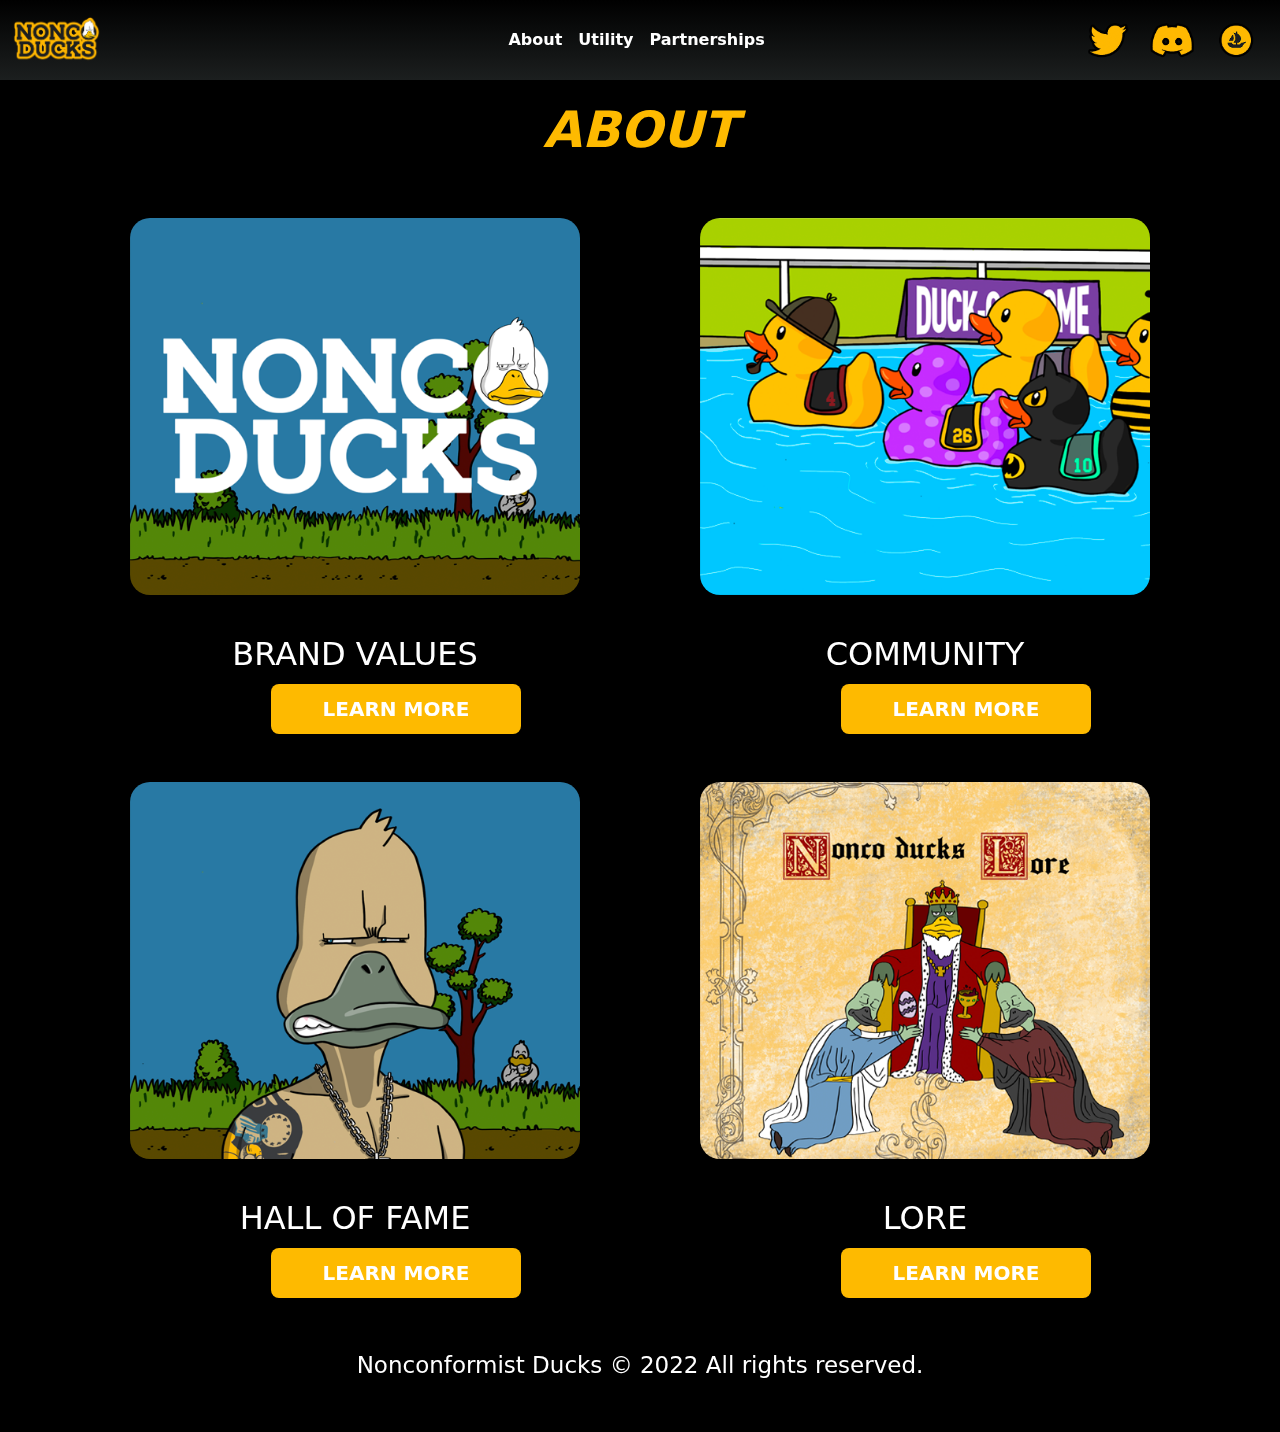
==== about.html @ 0ba5f948 "web icon update" ====
<!doctype html>
<html lang="en">
   <head>
      <meta charset="utf-8">
      <meta name="viewport" content="width=device-width, initial-scale=1">
      <title>Nonconformist Ducks</title>
      <meta name="description" content="Nonconformist Ducks">
      <meta name="author" content="SitePoint">
      <meta property="og:title" content="Nonconformist Ducks Site">
      <meta property="og:type" content="website">
      <meta property="og:url" content="https://">
      <meta property="og:description" content="Nonconformist Ducks">
      <meta property="og:image" content="image.png">
      <link rel="icon" href="/images/Logos/Rayban.png">
      <link rel="apple-touch-icon" href="/apple-touch-icon.png">
      <link rel="stylesheet" href="css/styles.css">
      <link rel="stylesheet" href="css/animations.css">
      <link rel="stylesheet" href="css/paralax.css">
      <link rel="stylesheet" href="css/nav.css">
      <!-- Latest compiled and minified CSS -->
      <link href="https://cdn.jsdelivr.net/npm/bootstrap@5.1.3/dist/css/bootstrap.min.css" rel="stylesheet">
      <!-- Latest compiled JavaScript -->
      <script src="https://cdn.jsdelivr.net/npm/bootstrap@5.1.3/dist/js/bootstrap.bundle.min.js"></script>
      <script src="js/scripts.js"></script>
      <script src="js/animations.js"></script>
      <script src="js/nav.js"></script>
   </head>
   <main>
      <body id="body">
           <!-- Nav Bar - Start  -->
           <nav class="navbar navbar-expand-sm navbar-dark fixed-top ">
            <div class="container-fluid">
               <a href="/index" class="navbar-brand"><img  class="nav-logos" src="/images/Logos/NonCoDucksLogo.png" /></a>
               <button type="button" class="navbar-toggler" data-bs-toggle="collapse" data-bs-target="#navbarCollapse">
                  <span class="navbar-toggler-icon"></span>
                  </button>
               <div id="navbarCollapse" class="collapse navbar-collapse">
               
              
                  <ul class="nav navbar-nav nav-links  mx-auto">
                     <li class="nav-item   first-nav">
                        <a href="/about" id="about" class="nav-link " >About </a>
                     </li>
                     <li class="nav-item dropdown">
                        <a href="/utility"  id="utility" class="nav-link " >Utility </a>
                     </li>
                     <li class="nav-item">
                        <a href="/partnerships" class="nav-link">Partnerships</a>
                     </li>
                  </ul>
                  <ul class="nav navbar-nav nav-logos-container">
                     <li class="nav-item">
                        <a href="https://twitter.com/noncoducks?s=20&t=zytj1wrdv-zxdLPQErZbRw"  target="_blank"class="nav-link "><img src="/images/Logos/twitter-logo.png" class="nav-logos"></a>
                     </li>
                     <li class="nav-item">
                        <a href="https://discord.com/invite/noncoducks" target="_blank" class="nav-link "><img src="/images/Logos/discord-logo.png" class="nav-logos"></a>
                     </li>
                     <li class="nav-item">
                        <a href="https://opensea.io/collection/nonconformistducks" target="_blank" class="nav-link "><img src="/images/Logos/OS-logo.png" class="nav-logos"></a>
                     </li>
                  </ul>
               </div>
            </div>
         </nav>
         <!-- Nav Bar - End  -->
         <div class="about-container">
            <h1 style="text-align: center;    padding-bottom: 50px;"> <i>ABOUT </i></h1>
            <div class="container">
               <div class="row about-row">
                  <div class="col-sm-6 about-card-container">
                     <a href="/brandValues"><img src="images/About/BrandValues.png" class="about-img"/></a>
                     <h2>BRAND VALUES</h2>
                     <a class="no-text-decoration" href="/brandValues" >
                        <div class="about-buttons">
                          LEARN MORE
                        </div>
                     </a>
                  </div>
                  <div class="col-sm-6 about-card-container">
                     <a class="no-text-decoration" href="/community" > <img src="images/About/Community.png" class="about-img"/> </a>
                     <h2>COMMUNITY</h2>
                     <a class="no-text-decoration" href="/community" >
                        <div class="about-buttons">
                           LEARN MORE
                        </div>
                     </a>
                  </div>
               </div>
               <div id="about-row" class="row about-row pt-5">
                  <div class="col-sm-6 about-card-container">
                     <a href="/hallOfFame"><img src="images/About/HallOfFame.png" class="about-img"/> </a>
                     <h2>HALL OF FAME</h2>
                     <a class="no-text-decoration" href="/hallOfFame" >
                        <div class="about-buttons">
                           LEARN MORE
                        </div>
                     </a>
                  </div>
                  <div class="col-sm-6 about-card-container">
                     <a href="/lore"><img src="images/About/Lore.png" class="about-img"/> </a>
                     <h2> LORE </h2>
                     <a class="no-text-decoration" href="/lore" >
                        <div class="about-buttons">
                           LEARN MORE
                        </div>
                     </a>
                  </div>
               </div>
            </div>
         </div>
           <!-- jQuery first, then Popper.js, then Bootstrap JS -->
    <script src="https://code.jquery.com/jquery-3.2.1.slim.min.js" integrity="sha384-KJ3o2DKtIkvYIK3UENzmM7KCkRr/rE9/Qpg6aAZGJwFDMVNA/GpGFF93hXpG5KkN" crossorigin="anonymous"></script>
    <script src="https://cdn.jsdelivr.net/npm/popper.js@1.12.9/dist/umd/popper.min.js" integrity="sha384-ApNbgh9B+Y1QKtv3Rn7W3mgPxhU9K/ScQsAP7hUibX39j7fakFPskvXusvfa0b4Q" crossorigin="anonymous"></script>
    <script src="https://cdn.jsdelivr.net/npm/bootstrap@4.0.0/dist/js/bootstrap.min.js" integrity="sha384-JZR6Spejh4U02d8jOt6vLEHfe/JQGiRRSQQxSfFWpi1MquVdAyjUar5+76PVCmYl" crossorigin="anonymous"></script>
      </body>
   </main>
   <footer>
      <div>
         <p>Nonconformist Ducks © 2022 All rights reserved. </p>
      </div>
   </footer>
</html>
---- css/styles.css ----
/* title section */
.title{
    text-align: center;
    font-family: sans-serif;
    color: #ffffff;
    font-weight: bold;
}

.title p {
    position: relative;
    /* top: -66px; */
    padding-top: 53px;

}

.title-container{
    background-image: linear-gradient(#2a9eb6 -50%,#002145) ;
    height: 400px;
    /* background-repeat: no-repeat; */

    /* background: #002145; */
    /* background-position: center center;
    background-size: cover; */
}


.white-box { 
    background-color: #ffffff;
    border-radius: 13px;
    margin-left:auto;
    margin-right:auto;
    width: 60%;
    box-shadow: 3px 3px black;

}

.white-box:hover {
    width: 55%;
    box-shadow: 5px 5px black;
}


.white-box-header{
    font-size: 28px;
    font-weight: bold;
}

.white-box-subhead {
    font-size: 22px;
    font-weight: bold;
    position: relative;
    top: -10px;
}


.discord-box:hover {
 background-color: #5c64f4;
 color: #ffffff;
 cursor: pointer;
 transform: scale(1.15);
}

.twitter-box:hover {
    background-color: #1c9cf4;
    color: #ffffff;
    cursor: pointer;
    transform: scale(1.15);
}

.owner-box:hover {
    background-color: #fe4815;
    color: #ffffff;
    cursor: pointer;
    transform: scale(1.15);
}





/* duck container overview section  */

.duck-overview-section-container {
    text-align: center;
    background-image: url(../images/Paralax/Background-Sky.png);
    background-repeat: no-repeat;
    background-position: center top;
    background-size: cover;


}

.duck-img{
    width: 80%;
}

.darkest-bg{
    background-image: linear-gradient(rgba(0, 0, 0, 0.8),rgba(0, 0, 0, 0.8));
}

.dark-bg{
    background-image: linear-gradient(rgba(0, 0, 0, 0.6),rgba(0, 0, 0, 0.6));
}

.duck-overview-section-container p {
    color: #ffffff;
    font-weight: bold;
}

.white-headers {
    font-size: 25px;
    line-height: 28px;
} 



/* NCD section */ 

.NCD-section{
    background-color: black;
    background-size: cover;
    color: #ffffff;
}

.slideshow-image {
    width: 90%;
    /* sisi says dis */
    border-radius: 5px;
}


.slideshow-image:hover{
    transform: scale(1.1);

}

.NCD-title-section {
    text-align: left;
}

.NCD-title-section h1{
    font-size: 75px;
    font-style: italic;
    padding-top: 30px;
    line-height: 72px;
}

.three-button-row {
    text-align: center;
    color: red;}

.analytics-buttons{
    background-color: #fc4414;
    border-radius: 28px;

    padding-top: 10px;
    padding-bottom: 10px;
}

.hell-btns {
    background-color: #8d7424; 
}

.signature-btns {
    background-color: #fcc404;
}

.baby-btns {
    background-color: #2474fc;
}

.rare-btns {
    background-color: #6c3c3c;
}

.analytics-buttons:hover{
    background-color: white;
    font-weight: bold;
    color: black;
    transform: scale(1.1);
}


.NCD-paragraph {

    text-align: left;
    margin-bottom: 3rem;


}

.title-subhead{
    font-size: 25px;
}

.carousel-row {
    padding-top: 25px;
} 


.title-subhead-unique{    
    text-shadow: 3px 3px black;
}


.bottom-section-row {
    text-align: center;
    color: #fff; 

} 


#lore-container {
    background-color: #002145;
    color: #ffffff;
    overflow-y: scroll;
    min-width: 200px;
    height: 550px;
    box-shadow: 0 0 10px 10px #002145;
} 

#lore-container p {
    text-align: left;
}


#FAQ:hover h1{
    color: #ffe600 !important;
    font-size: 3rem !important;
}


#P2E:hover h1{
    color: #ffe600 !important;
    font-size: 3rem !important;
}



#Duckwards:hover h1{
    color: #ffe600 !important;
    font-size: 3rem !important;
}

#Cain:hover img{
  height: 450px !important;
}




/* custom css  */

.no-padding{
   padding: 0 !important;
   margin: 0 !important;
}
.no-bottom-padding {
    padding-bottom: 0px;
    margin-bottom: 0px;
}

.no-text-decoration {
    text-decoration: none;
    color: black;
}

.no-text-decoration:hover{
    text-decoration: none !important;
    color: black;
}
a {
    text-decoration: none !important;
    color: black ;
}

 .padding-bottom{
    padding-bottom: 50px;
}





/* utility page  */

.utility-img{
    height: auto; 
    width: 450px;
    margin-bottom: 40px;
    border-radius: 25px;
}

.utility-row h3 {
    text-align: center;
}


.utililty-buttons {
    border-radius: 8px;
    padding-top: 10px;
    padding-bottom: 10px;
    margin-top: 40px;
    width: 250px;
    text-align: center;
    color: white;
    background-color: #feba00;
    font-size: 20px;
    font-weight: bold;
}


.utililty-buttons:hover {
 
    color: black;
    background-color: white;
    font-size: 20px;
    font-weight: bold;
}


.utility-container h1 {
   color:  #feba00;
   font-size: 50px;
   font-weight: bold;
}

.utility-card-container a div {
    text-align: center;
    position: relative;
    left: 78px;
}


/* ABOUT PAGE  */



.about-container {
    padding-top: 100px;
    background-color: black;
    color: #ffffff;
    text-transform: capitalize;
}

.about-card-container {
    text-align: center;
}


.about-card-container a div {
    text-align: center;
    position: relative;
    left: 189px;
}

.about-container h1 {
    color:  #feba00;
    font-size: 50px;
    font-weight: bold;
 }


 .about-buttons {
    border-radius: 8px;
    padding-top: 10px;
    padding-bottom: 10px;
    margin-top: 10px;
    width: 250px;
    text-align: center;
    color: white;
    background-color: #feba00;
    font-size: 20px;
    font-weight: bold;
}


.about-row h3 {
    text-align: center;
}

.about-img{
    height: auto;
    width: 450px;
    border-radius: 20px;
    margin-bottom: 40px;
}

.about-buttons:hover {
 
    color: black;
    background-color: white;
    font-size: 20px;
    font-weight: bold;
}








footer {
    background-color: black;
    text-align: center;
}

footer div p {
    font-size: 23px;
    color: #ffffff;
    margin-bottom: 0;
    padding-top: 50px;
    padding-bottom: 50px;

}

.utility-card-container {
    text-align: center;
}

/* 
Utility Page  */


.utility-container {
    padding-top: 100px;    
    background-color: black;
    color: #ffffff;
    text-transform: capitalize;

}



.color-text{
    color: #feba00;
}

.back-btn {
    color: #ffffff;
    font-size: 30px;
    font-weight: bold;
    transition: color .45s ease-in-out,background-color .15s ease-in-out,border-color .15s ease-in-out !important;
}

.back-btn:hover{
    color: #feba00 !important;
    border-bottom: 2px #feba00 !important;
    transform: scale(1.15);
}


.back-btn-container {
    position: relative;
top: -112px;
margin-left: 17px;
}



.community img {
    width: 100%;
    margin-bottom: 25px !important;
    border-radius: 25px;
    margin: auto;
}


.community-container {
    text-align: center;
    width: 900px;
    margin: auto;
}

.community-container p {
    text-align: center;
    font-size: 24px;
}

.last-p {
 margin-bottom: 0;
}

.community h2 {
    color: #feba00;
    font-weight: bold;
}

.duck-races {
    padding-bottom: 100px;
    padding-top: 50px;
}

.first-p{
    font-size: 28px !important;
    padding-bottom: 25px;
    margin-top: -61px;
}

.fame-imgs img {
    width: 300px;
}
.fame-imgs p {
    text-align: center;
}


.lore-imgs img {
    width: 550px;
    border-radius: 25px;
}

.lore-imgs p {
    font-size: 24px;
    width: 520px;
    text-align: center;
}

.lore-imgs {
    padding-bottom: 25px;
}


.utility-img:hover{

        transform: scale(1.02);
        box-shadow: #feba00 0px 0px 39px;

}

.about-img:hover {
    transform: scale(1.02);
    box-shadow: #feba00 0px 0px 39px;
}

.about-buttons:hover {
    transform: scale(1.05);
}

.BFPFP {
    
    width: 100px;
    position: relative;
    top: -13px;
    left: 268px;
}

.PFPText {
    color: #feba00;
    text-decoration: underline;
    position: relative;
    top: -75px;
    left: 130px;
    font-size: 25px;
}







@media (min-width: 200px) and (max-width: 543px) {  
    .title h1 {font-size: 8rem;} 
    .title p {font-size: 1rem;
        top: -20px;} 

    .white-box-header{
        font-size: 24px;
      
    }

    .desktopBr {
        display: none;
    }


    .NCD-title-section h1 {
        font-size: 39px;
       
        line-height: 47px;
        text-align: center;
    }

    .title-subhead {
        font-size: 17px;
        text-align: center;
    }

    .NCD-paragraph {
        width: 100%;
    }

    .analytics-buttons {
        width: 300px;
        margin: auto;
    }

    .white-box{
        width: 80% !important;
    }

    .reverse-column{
        flex-direction: column-reverse;
    }
/* 
    .logo-nav {
        flex-direction: row !important;
    }
    .navbar-toggler {
        float: right;
    } */

    
}




/* Small devices (landscape phones, 544px and up) */


@media (max-width: 543px){
    .carousel-row {
        display: none !important;
    }



    /* INDEX PAGE MOBILE - START */
    /* Reduce size of main logo for mobile  */
    #title-logo {
        width: 325px !important;
    }

    #mountain{
        height: 795px !important;
    }

    #moon {
        height: 321px !important;
       
    }

    #bg{
        height: 575px !important;
    }

    .title-container{
        height: 600px;
    }

    .nav-logos-container{
        text-align: center;
        /* margin-bottom: 20px; */
        padding-bottom: 20px;
        flex-direction: row !important;
       justify-content: space-evenly;
       
    }

    .white-headers{
        padding-top: 24px;
    }

    .parallax-Duckhunt{
        display: none !important; 
    }

    #matrix-mobile{
        display: block !important
    }

    .parallax-Duckhunt {
        background-image: url(/images/Paralax/DuckHunt.jpg);
        min-height: 750px;
        height: 1000px !important;
        max-height: 1000px !important;
        background-position: center;
        background-attachment: fixed;
        background-repeat: no-repeat;
        background-size: contain;
    }
     /* INDEX PAGE MOBILE - END */

      /* ABOUT PAGE MOBILE - START */
      .about-img {
       
        width: 323px;
      }

      .about-buttons{
          margin: auto;
          left: 0px !important;
      }

      .about-card-container{
          padding-bottom: 50px;
      }

      #about-row{
          padding-top: 0px !important;
      }

    /* ABOUT PAGE MOBILE - END */

    /* COMMUNITY - START  */
    .community-container{
        width: 340px !important;
    }

    .community-container p {
        
        font-size: 17px !important;
    }

    .back-btn{
        top: -30px;
        position: relative;
        font-size: 19px !important;
    }
    /* COMMUNITY - END  */



    .fame-imgs img {
        width: 300px;
        position: relative !important;
        left: 28px !important;
    }





    footer div p {
        font-size: 15px;
    }

   
    .nav-links {
        position: relative;
        left: 0px !important;
    }


    .lore-imgs img {
        width: 350px;
        border-radius: 25px;
        margin-bottom: 16px;
    }

    .lore-imgs p {
   
        width: auto !important;
      
     
    }

    .reverse {
        flex-direction: column-reverse !important;
    }


    .carousel p {
        font-size: 11px !important;
    }

    .quote-pfp-div {
        position: relative;
        left: -42% !important;
    }

    .PFPText {
        color: #feba00;
        text-decoration: underline;
        position: relative;
        top: -75px;
        left: 181px !important;


}

.PFPJohn {
    left: 159px !important;
}


.utility-img {
    height: auto;
    width: 321px !important;
}

.utility-card-container p {
    width: 300px !important;
    margin: auto;
    padding-bottom: 25px;
}
}

.utility-card-container p {
    width: 374px;
    margin: auto;
}




.email-link {
    color: #feba00;
    text-decoration: underline;
}

.email-link:hover {
    color: #feba00;
    text-decoration: underline !important;
    transform: scale(1.1);
}

.Email-Div{
    margin: auto;
    text-align: center;
    font-size: 29px;
}


.carousel-control-next-icon:hover{
    transform: scale(1.15);
    
}

.carousel-control-prev-icon:hover{
    transform: scale(1.15);
    
}







.nav-links {
    position: relative;
    left: 40px;
}

html, body {
    overflow-x: hidden;
  }
  body {
    position: relative
  }



  .carousel-inner{

    width: 56% !important;
    
    margin: auto !important;
  }


  .brand-values-container{
      height: 100vh !important;
  }

.carousel{
    height: 46vh;
    top: -55px;
}

.carousel p {
    font-size: 20px;
}

.quote-pfp-div{
    position: relative;
    left: 57%;
}

.PFPJohn{
    left: 95px ;
}

 


@media (min-width: 544px) {  
    
    .title h1 {font-size:15rem;} 
    .title p {
        font-size: 1rem;
       
      
    } 


   
}


@media (max-width: 768px) {  

}
 
/* Medium devices (tablets, 768px and up) The navbar toggle appears at this breakpoint */
@media (min-width: 768px) {  
    .title h1 {
        font-size:15rem;
    } 
    .title p {
        font-size: 1rem;
       
    } 
    .first-nav {
        padding-left: 0px !important;
   }

  
}
 
/* Large devices (desktops, 992px and up) */
@media (min-width: 992px) { 
    .first-nav{
        padding-left: 96px;
    }
    
    .title h1 {
        font-size:17.5rem;
    } 
    .title p {
        font-size: 1rem;
       
    } 
}
 
/* Extra large devices (large desktops, 1200px and up) */
@media (min-width: 1200px) {  
  .title h1 {
      font-size:20rem;
}    
  .title p {
      font-size: 1.5rem;
     
    } 
}
---- css/animations.css ----
/* animation code */ 

@keyframes rightToLeft
{
    0% {
        left: 10%;
        opacity: .05;
    }
    
    100% {
        left: 5%;
        opacity: 1;
    }

}


@keyframes leftToRight
{
    0% {
        left: 0%;
        opacity: .05;
    }
    
    100% {
        left: 5%;
        opacity: 1;
    }

}



/* Delete if not needed */


/* @keyframes slideshow {
    0%    { left: 0; }
    100%  { right: 300%; }
  } */


  /* @keyframes slideshowRightToLeft {
    0%    { right: 300%;  }
    100%  { left: 0;}
    } */


/* Delete if not needed */


  @keyframes moveSlideshow { 

    0% {
         left: 0; 
         opacity: 0;
    } 

    25%{
        opacity: .75
    }

    50% {
        opacity: 1;
    }

    75% {
        opacity: .75;
    }

    100% { 
      -webkit-transform: translateX(500%); 
      opacity: 0;
    }

  }
  @keyframes moveSlideshow2 { 

    0% {
        -webkit-transform: translateX(-100%); 
        opacity: 0;
    } 

    25%{
        opacity: .75
    }

    50% {
        opacity: 1;
    }

      75% {
        opacity: .75;
    }

    100% { 
      -webkit-transform: translateX(400%); 
      opacity: 0;
    }

  }
  @keyframes moveSlideshow3 { 

    0% {
        -webkit-transform: translateX(-200%); 
        opacity: 0;
    } 

    25%{
        opacity: .75
    }

    50% {
        opacity: 1;
    }

    75% {
        opacity: .75;
    }

    100% { 
      -webkit-transform: translateX(300%); 
      opacity: 0;
    }

  }
  @keyframes moveSlideshow4 { 

    0% {
        -webkit-transform: translateX(-300%); 
        opacity: 0;
    } 

    25%{
        opacity: .75
    }

    50% {
        opacity: 1;
    }

      75% {
        opacity: .75;
    }

    100% { 
      -webkit-transform: translateX(200%); 
      opacity: 0;
    }

  }
  @keyframes moveSlideshow5 { 

    0% {
        -webkit-transform: translateX(-400%); 
        opacity: 0;
    } 


     25%{
        opacity: .75
    }

    50% {
        opacity: 1;
    }

    75% {
        opacity: .75;
    }

    100% { 
      -webkit-transform: translateX(100%); 
      opacity: 0;
    }

  }


  @keyframes moveSlideshowRightToLeft { 

    0% {
      -webkit-transform: translateX(400%); 
         opacity: 0;
    } 

    25%{
        opacity: .75
    }

    50% {
        opacity: 1;
    }

    75% {
        opacity: .75;
    }

    100% { 
      -webkit-transform: translateX(-100%); 
      opacity: 0;
    }

  }

  @keyframes moveSlideshowRightToLeft2 { 

    0% {
      -webkit-transform: translateX(300%); 
         opacity: 0;
    } 

    25%{
        opacity: .75
    }

    50% {
        opacity: 1;
    }

    75% {
        opacity: .75;
    }

    100% { 
      -webkit-transform: translateX(-200%); 
      opacity: 0;
    }

  }

  @keyframes moveSlideshowRightToLeft3 { 

    0% {
      -webkit-transform: translateX(200%); 
         opacity: 0;
    } 

    25%{
        opacity: .75
    }

    50% {
        opacity: 1;
    }

    75% {
        opacity: .75;
    }

    100% { 
      -webkit-transform: translateX(-300%); 
      opacity: 0;
    }

  }

  @keyframes moveSlideshowRightToLeft4 { 

    0% {
      -webkit-transform: translateX(100%); 
         opacity: 0;
    } 

    25%{
        opacity: .75
    }

    50% {
        opacity: 1;
    }

    75% {
        opacity: .75;
    }

    100% { 
      -webkit-transform: translateX(-400%); 
      opacity: 0;
    }

  }

  @keyframes moveSlideshowRightToLeft5 { 

    0% {
      -webkit-transform: translateX(0); 
         opacity: 0;
    } 

    25%{
        opacity: .75
    }

    50% {
        opacity: 1;
    }

    75% {
        opacity: .75;
    }

    100% { 
      -webkit-transform: translateX(-500%); 
      opacity: 0;
    }

  }







/* any element with class .js-scroll is hidden until the class .scrolled is added to it  */ 
.js-scroll {
    opacity: 0; 
    transition: opacity 3s;
}

.js-scroll.scrolled {
    opacity: 1; 
}


.scrolled.right-to-left {
    position: relative;
    animation: rightToLeft 2s;
    animation-name: rightToLeft;
    animation-iteration-count: 1;
    animation-timing-function: linear;
    animation-fill-mode: forwards;
}

.scrolled.left-to-right {
    position: relative;
    animation: leftToRight 2s;
    animation-name: leftToRight;
    animation-iteration-count: 1;
    animation-timing-function: linear;
    animation-fill-mode: forwards;
}




/* slide show code */ 

/* 
.slideshowRightToLeft {
    position: relative;
    overflow: hidden;
    flex-direction: row;
  }

.slideshow {
    position: relative;
    overflow: hidden;
    flex-direction: row;
  } */

  .images {
    left: 0;
    top: 0;
    position: relative;
  }


/* first right to left image  */

.firstRightToLeftImage {
    animation-name:  moveSlideshowRightToLeft;
    animation-duration: 10s;
    animation-timing-function: linear;
    animation-iteration-count: infinite;
    animation-delay: -8s;
}

.secondRightToLeftImage {
  animation-name:  moveSlideshowRightToLeft2;
  animation-duration: 10s;
  animation-timing-function: linear;
  animation-iteration-count: infinite;
  animation-delay: -6s;
}
.thirdRightToLeftImage {
  animation-name:  moveSlideshowRightToLeft3;
  animation-duration: 10s;
  animation-timing-function: linear;
  animation-iteration-count: infinite;
  animation-delay: -4s;
}
.fourthRightToLeftImage {
  animation-name:  moveSlideshowRightToLeft4;
  animation-duration: 10s;
  animation-timing-function: linear;
  animation-iteration-count: infinite;
  animation-delay: -2s;
}
.fifthRightToLeftImage {
  animation-name:  moveSlideshowRightToLeft5;
  animation-duration: 10s;
  animation-timing-function: linear;
  animation-iteration-count: infinite;
  animation-delay: 0s;
}






  .first{
    animation-name: moveSlideshow;
    animation-duration: 10s;
    animation-timing-function: linear;
    animation-iteration-count: infinite;
    animation-delay: 0s;
    


    /* trick browser into using GPU for performance; using 3d animation even though we're just translating 2D*/ 
    transform: translate3d(0,0,0)

  }

  .second{
    animation-name: moveSlideshow2;
    animation-duration: 10s;
    animation-timing-function: linear;
    animation-iteration-count: infinite;
    animation-delay: -2s;
    


    /* trick browser into using GPU for performance; using 3d animation even though we're just translating 2D*/ 
    transform: translate3d(0,0,0)

  }

  .third {
    animation-name: moveSlideshow3;
    animation-duration: 10s;
    animation-timing-function: linear;
    animation-iteration-count: infinite;
    animation-delay: -4s;
    


    /* trick browser into using GPU for performance; using 3d animation even though we're just translating 2D*/ 
    transform: translate3d(0,0,0)

  }

  .fourth{
    animation-name: moveSlideshow4;
    animation-duration: 10s;
    animation-timing-function: linear;
    animation-iteration-count: infinite;
    animation-delay: -6s;
    


    /* trick browser into using GPU for performance; using 3d animation even though we're just translating 2D*/ 
    transform: translate3d(0,0,0)

  }

  .fifth {
    animation-name: moveSlideshow5;
    animation-duration: 10s;
    animation-timing-function: linear;
    animation-iteration-count: infinite;
    
    animation-delay: -8s;


    /* trick browser into using GPU for performance; using 3d animation even though we're just translating 2D*/ 
    transform: translate3d(0,0,0)

  }
---- css/paralax.css ----
* {
    margin: 0;
    padding: 0;
}

body {
    background: #0a2a43; 
    /* min-height: 1500px; */
}

section {
    position: relative;
    width: 100%;
    height: 100vh; 
    overflow: hidden;
    justify-content: center;
    align-items: center;
    text-align: center;
}



section img {
    position: absolute;
    top: 0;
    left: 0;
    width: 100%;
    height: 100%;
    object-fit: cover;
    pointer-events: none;
}

#text {
    position: relative;
    color: #feba00;
    font-size: 20em; 
    z-index: 1;
    top: 50px;
    text-shadow: 9px 12px black;
    font-weight: 700;
}

#text2 {
    position: relative;
    color: #fff;
    font-size: 1.5em; 
    z-index: 1;
    top: 50px;
    text-shadow: 4px 4px black;
} 

#road {
    z-index: 2; 
 
} 

#mountain {
    top: 85px;
}

#moon {
    /* top: 30px; */
    /* transform: scale(1.45); */
} 




.parallax {
     /* The image used */
  background-image: url("/images/Paralax/bg.jpg");

  /* Set a specific height */
  min-height: 500px; 
  height: 500px;
  max-height: 500px;

  /* Create the parallax scrolling effect */
  background-attachment: fixed;
  background-position: center;
  background-repeat: no-repeat;
  background-size: cover;
}


.parallax-NCD {
    /* The image used */

 background-image: url("/images/Paralax/Pond-BG.png");
 /* Set a specific height */
 min-height: 500px; 
 height: 500px;
 max-height: 500px;

 /* Create the parallax scrolling effect */
 background-attachment: fixed;
 background-position: center;
 background-repeat: no-repeat;
 background-size: cover;
}


.parallax-duckRaces {
    /* The image used */

 background-image: url("/images/Paralax/DuckRaces.png");
 /* Set a specific height */
 min-height: 500px; 
 height: 500px;
 max-height: 500px;

 /* Create the parallax scrolling effect */
 background-attachment: fixed;
 background-position: center;
 background-repeat: no-repeat;
 background-size: cover;
}

.parallax-Hell {
    /* The image used */
 background-image: url("/images/Paralax/Hell-BG.png");

 /* Set a specific height */
 min-height: 500px; 
 height: 500px;
 max-height: 500px;

 /* Create the parallax scrolling effect */
 background-attachment: fixed;
 background-position: center;
 background-repeat: no-repeat;
 background-size: cover;
}


.parallax-Signature {
    /* The image used */
 background-image: url("/images/Paralax/Boveda.png");

 /* Set a specific height */
 min-height: 500px; 
 height: 500px;
 max-height: 500px;

 /* Create the parallax scrolling effect */
 background-attachment: fixed;
 background-position: center;
 background-repeat: no-repeat;
 background-size: cover;
}


.parallax-2ndGen {
    /* The image used */
 background-image: url("/images/Paralax/Upside_Duck_Portal.jpg");

 background-image: url("/images/Paralax/Background-Pond.png");

 /* Set a specific height */
 min-height: 500px; 
 height: 500px;
 max-height: 500px;

 /* Create the parallax scrolling effect */
 background-attachment: fixed;
 background-position: center;
 background-repeat: no-repeat;
 background-size: cover;
}




.parallax-Rare {
    /* The image used */
 background-image: url("/images/Paralax/Rare-BG.png");

 /* Set a specific height */
 min-height: 500px; 
 height: 500px;
 max-height: 500px;

 /* Create the parallax scrolling effect */
 background-attachment: fixed;
 background-position: center;
 background-repeat: no-repeat;
 background-size: cover;
}



.parallax-Pond {
    /* The image used */
    background-image: url("/images/Paralax/Matrix.jpg");

 /* Set a specific height */
 min-height: 500px; 
 height: 500px;
 max-height: 500px;

 /* Create the parallax scrolling effect */
 background-attachment: fixed;
 background-repeat: repeat-x;
 background-size: cover;
}


.parallax-Duckhunt {
    /* The image used */
    background-image: url("/images/Paralax/DuckHunt.jpg");

 /* Set a specific height */
 min-height: 500px; 
 height: 500px;
 max-height: 500px;

 /* Create the parallax scrolling effect */
 background-position: center;
 background-attachment: fixed;
 background-repeat: no-repeat;
 background-size: cover;
}
---- css/nav.css ----
#navbarCollapse {
    justify-content: space-between;
    font-weight: bold;
}

.nav-logos {
    height: 3rem;
}


.navbar {

    backdrop-filter: blur(15px) saturate(0.5) !important;
    background-color: transparent !important;
    background-image: linear-gradient(to top, #1d2020 -3px, rgba(255, 255, 255, 0));
    /* -webkit-mask: linear-gradient(to bottom, #ffffff 5px, rgba(255, 255, 255, 0));
    mask: linear-gradient(to bottom, #ffffff 5px, rgba(255, 255, 255, 0)); */
}


.navbar-dark .navbar-nav .nav-link:focus, .navbar-dark .navbar-nav .nav-link:hover {
    color: #feba00 !important;
    border-bottom: 2px #feba00 !important;
    transform: scale(1.05);


}

.nav-link {
    font-size: 22px;
    color: #ffffff !important;
    
}

.about-dropdown {
    left: 60px !important;
}

.nav-link {
    display: block;
    padding: 0.5rem 1rem;
    transition: color .45s ease-in-out,background-color .15s ease-in-out,border-color .15s ease-in-out !important;

}

.dropdown-menu[data-bs-popper] {
    top: 128% !important;
    left: 0;
    margin-top: 0.125rem;
}


.dropdown-menu {
    background-color:  #272b2b!important;
    border-top-left-radius: 0 !important;
    border-top-right-radius: 0 !important;
    border: none !important;
   
}

.dropdown-menu a {
    background-color:  #272b2b!important;
    color: #ffffff;
}


.dropdown-menu a:hover{
    background-color:  rgba(var(--bs-dark-rgb),var(--bs-bg-opacity))!important;
    color: #feba00;
    transition: color .2s ease-in-out,background-color .15s ease-in-out,border-color .15s ease-in-out !important;
   
}


.dropdown-menu a:not( :hover ){ 

    background-color:   rgba(var(--bs-dark-rgb),var(--bs-bg-opacity))!important;
    color: #ffffff;
    transition: color .75s ease-in-out,background-color .15s ease-in-out,border-color .15s ease-in-out !important;


 }


.dropdown-menu.show {
    display: block;
    left: -10px;
}


.dropdown-toggle::after {
    display: none !important;


}




.nav-logos:hover {
    /* transform: rotate(10deg); */
    transform: scale(1.2);
  
    
}


.nav-links{
    
}


.nav-logos{

}
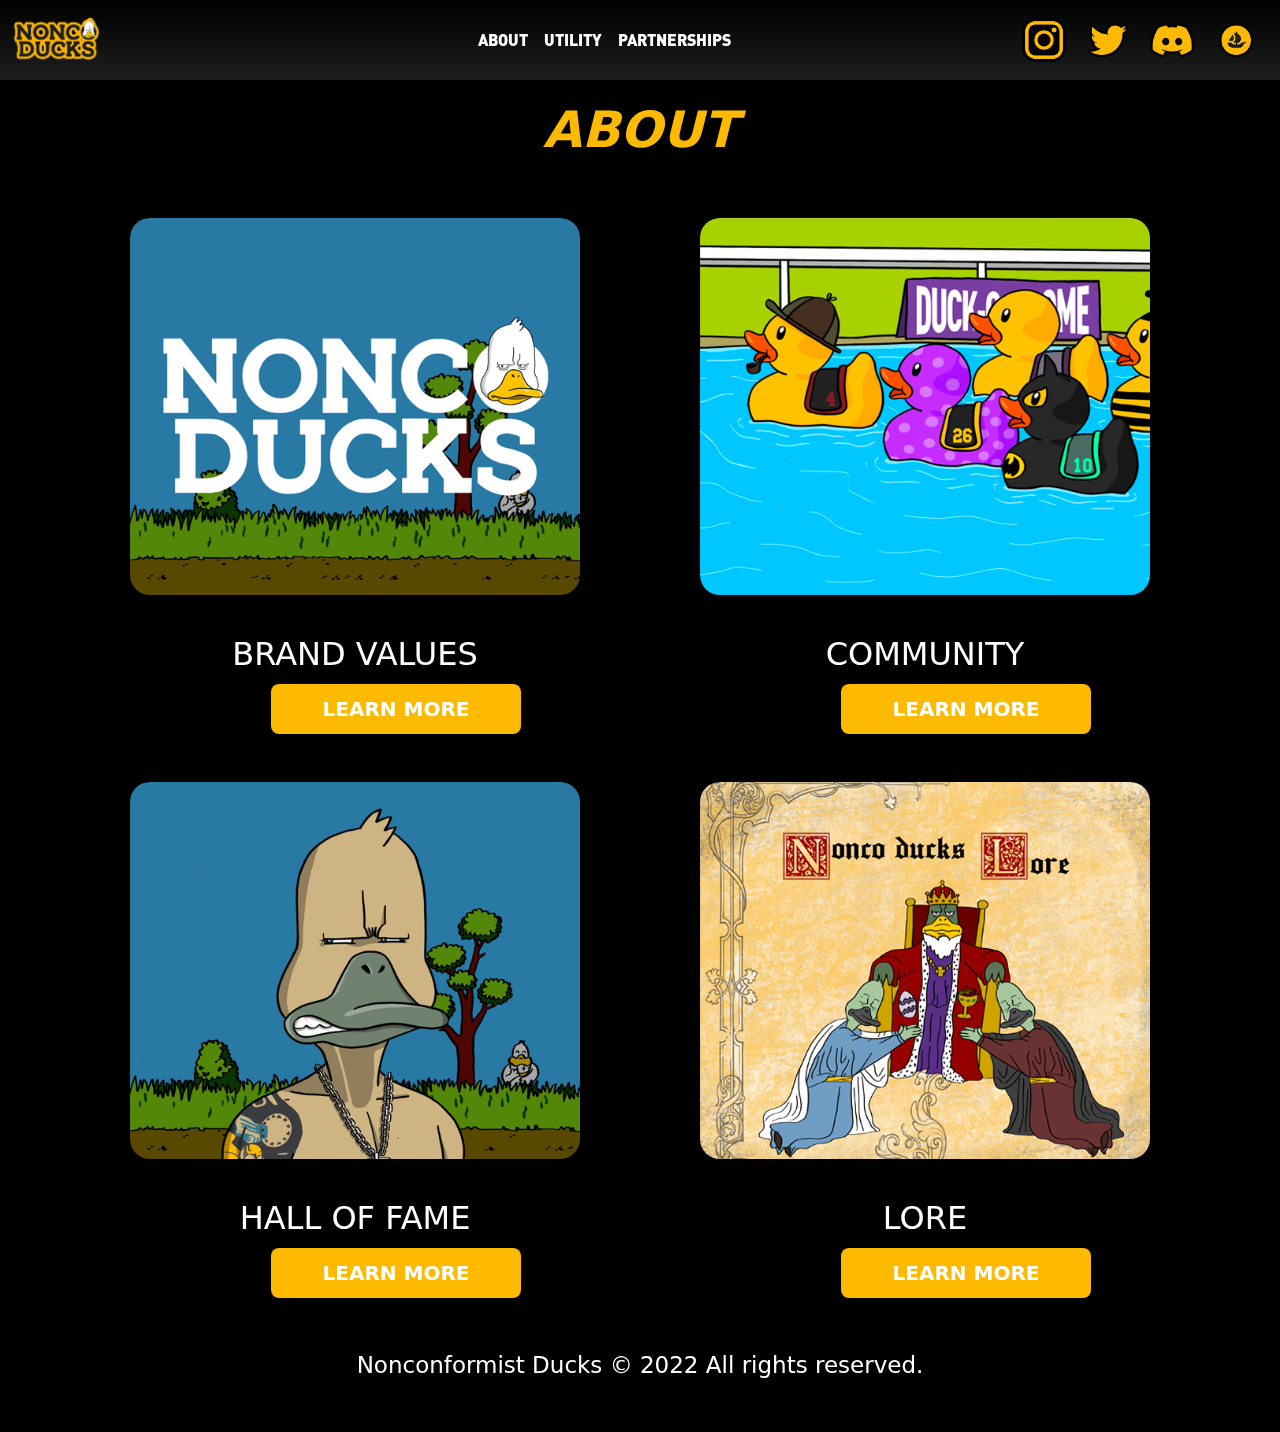
==== commit ea44f0e7: "updates" ====
--- a/about.html
+++ b/about.html
@@ -49,6 +49,9 @@
                      </li>
                   </ul>
                   <ul class="nav navbar-nav nav-logos-container">
+                     <li class="nav-item">
+                        <a href="https://www.instagram.com/noncoducks/"  target="_blank"class="nav-link "><img src="/images/Logos/instagram-logo.png" class="nav-logos"></a>
+                     </li>
                      <li class="nav-item">
                         <a href="https://twitter.com/noncoducks?s=20&t=zytj1wrdv-zxdLPQErZbRw"  target="_blank"class="nav-link "><img src="/images/Logos/twitter-logo.png" class="nav-logos"></a>
                      </li>
--- a/css/styles.css
+++ b/css/styles.css
@@ -1,3 +1,24 @@
+/* custom fonts */
+
+@font-face {
+    font-family: "Din-Pro-Black";
+    src: url("../fonts/DINPro-Black.otf")
+    }
+
+
+@font-face {
+    font-family: "Din-Pro-Medium";
+    src: url("../fonts/DINPro-Medium.otf")
+    }
+
+    @font-face {
+        font-family: "Din-Pro-Cond-Black-Ital";
+        src: url("../fonts/DINPro-CondBlackIta.otf")
+        }
+
+
+    
+
 /* title section */
 .title{
     text-align: center;
@@ -43,6 +64,7 @@
 .white-box-header{
     font-size: 28px;
     font-weight: bold;
+    font-family: 'Din-Pro-Black';
 }
 
 .white-box-subhead {
@@ -50,6 +72,11 @@
     font-weight: bold;
     position: relative;
     top: -10px;
+    font-family: 'Din-Pro-Black';
+}
+
+.max-supply{
+    font-family: 'Din-Pro-Medium';
 }
 
 
@@ -110,6 +137,8 @@
 .white-headers {
     font-size: 25px;
     line-height: 28px;
+    font-family: 'Din-Pro-Black';
+    padding-top: 15px;
 } 
 
 
@@ -140,9 +169,10 @@
 
 .NCD-title-section h1{
     font-size: 75px;
-    font-style: italic;
+    /* font-style: italic; */
     padding-top: 30px;
     line-height: 72px;
+    font-family: 'Din-Pro-Cond-Black-Ital';
 }
 
 .three-button-row {
@@ -155,6 +185,7 @@
 
     padding-top: 10px;
     padding-bottom: 10px;
+    font-family: 'Din-Pro-Black';
 }
 
 .hell-btns {
@@ -182,15 +213,16 @@
 
 
 .NCD-paragraph {
-
     text-align: left;
     margin-bottom: 3rem;
+    font-family: 'Din-Pro-Medium';
 
 
 }
 
 .title-subhead{
     font-size: 25px;
+    font-family: 'Din-Pro-Medium';
 }
 
 .carousel-row {
@@ -200,6 +232,7 @@
 
 .title-subhead-unique{    
     text-shadow: 3px 3px black;
+    font-family: 'Din-Pro-Black';
 }
 
 
--- a/css/nav.css
+++ b/css/nav.css
@@ -1,3 +1,9 @@
+.nav-item a {
+    font-family: 'Din-Pro-Black';
+    text-transform: uppercase;
+}
+
+
 #navbarCollapse {
     justify-content: space-between;
     font-weight: bold;
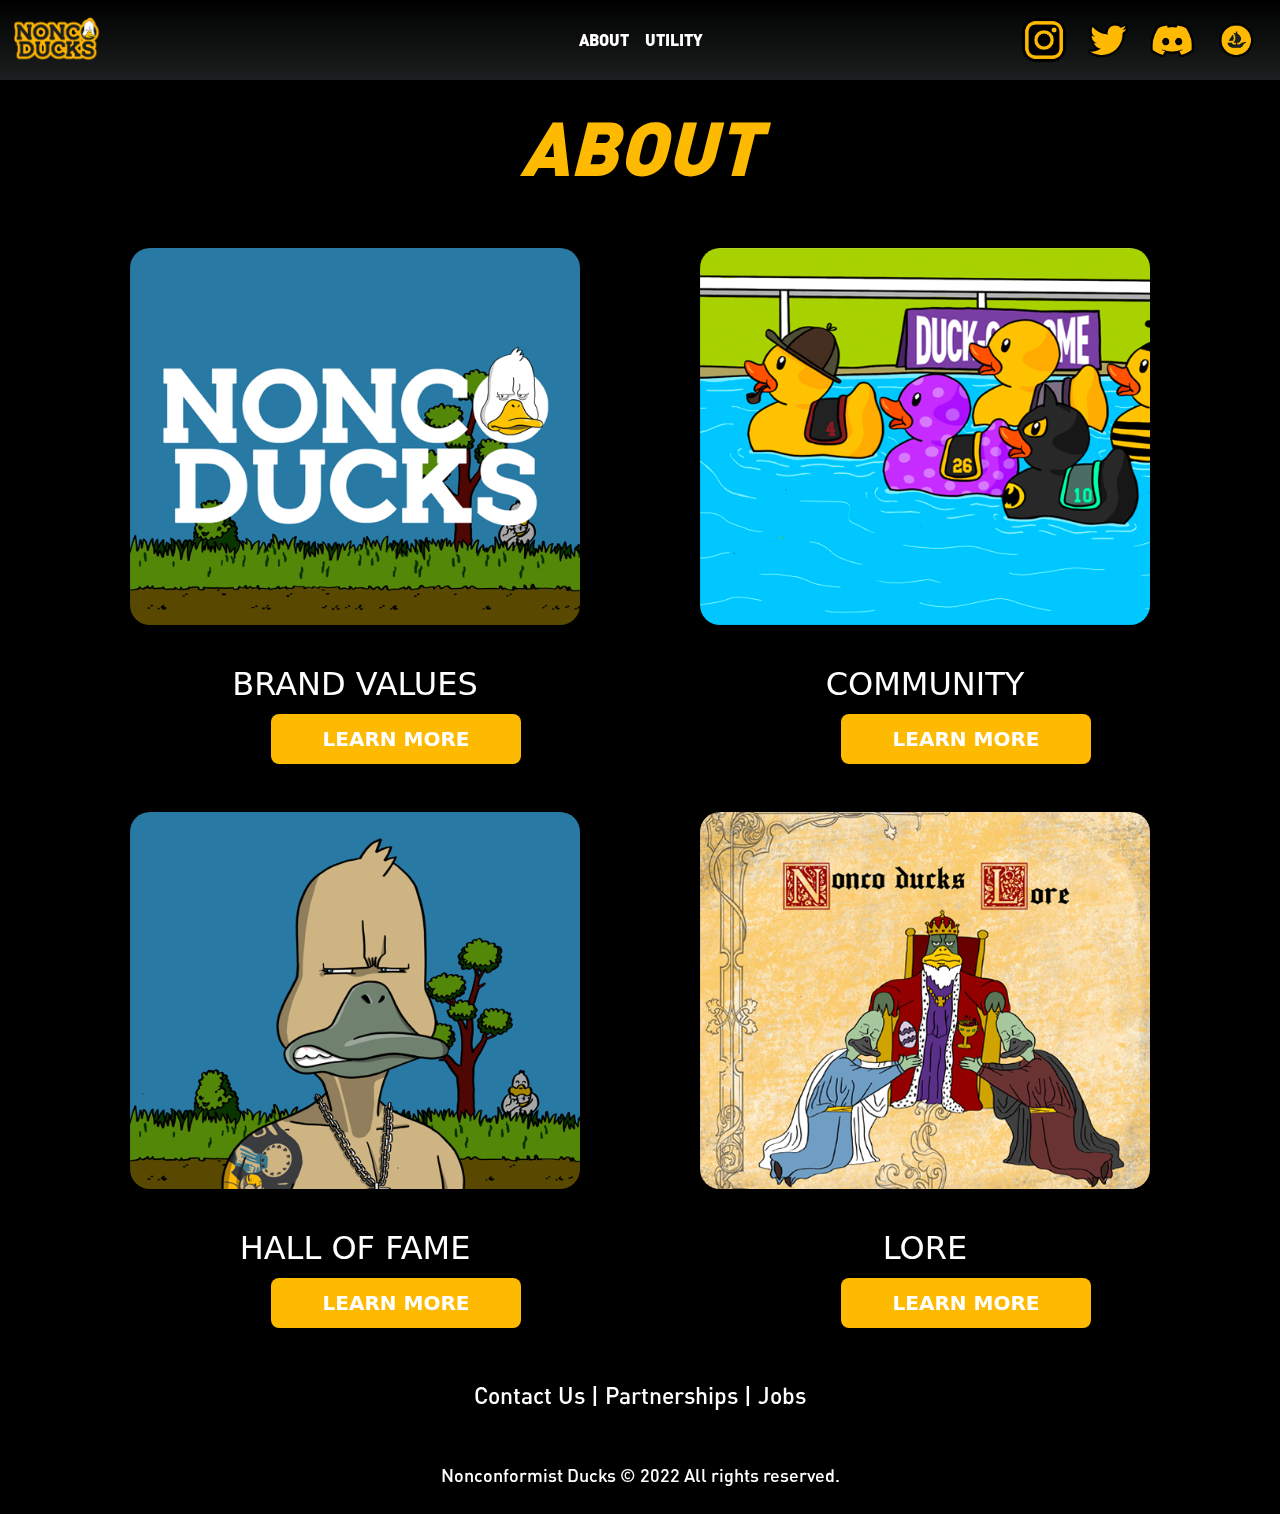
==== commit 031c0b79: "updates" ====
--- a/about.html
+++ b/about.html
@@ -44,9 +44,7 @@
                      <li class="nav-item dropdown">
                         <a href="/utility"  id="utility" class="nav-link " >Utility </a>
                      </li>
-                     <li class="nav-item">
-                        <a href="/partnerships" class="nav-link">Partnerships</a>
-                     </li>
+                  
                   </ul>
                   <ul class="nav navbar-nav nav-logos-container">
                      <li class="nav-item">
@@ -67,7 +65,7 @@
          </nav>
          <!-- Nav Bar - End  -->
          <div class="about-container">
-            <h1 style="text-align: center;    padding-bottom: 50px;"> <i>ABOUT </i></h1>
+            <h1 class="h1-header"style="text-align: center;padding-bottom: 50px;"> <i>ABOUT </i></h1>
             <div class="container">
                <div class="row about-row">
                   <div class="col-sm-6 about-card-container">
@@ -118,8 +116,17 @@
       </body>
    </main>
    <footer>
-      <div>
-         <p>Nonconformist Ducks © 2022 All rights reserved. </p>
+      <div class="row justify-content-center">
+         <div class="col-sm-10 ">
+            <a class="email-link" href="mailto:noncoducks@gmail.com"><p class="pb-0"> Contact Us | Partnerships | Jobs </p></a>
+         </div>
+       
+      </div>
+
+      <div class="row justify-content-center">
+         <div class="col-sm-10 all-rights-reserved">
+            <p>Nonconformist Ducks © 2022 All rights reserved. </p>
+         </div>
       </div>
    </footer>
 </html>--- a/css/styles.css
+++ b/css/styles.css
@@ -44,9 +44,24 @@
     background-size: cover; */
 }
 
+.discord-box {
+    background-color: #5c64f4;
+    color: #ffffff;
+}
+
+.twitter-box {
+    background-color: #1c9cf4;
+    color: #ffffff;
+}
+
+.owner-box{
+    background-color: #fe4815;
+    color: #ffffff;
+}
+
 
 .white-box { 
-    background-color: #ffffff;
+    
     border-radius: 13px;
     margin-left:auto;
     margin-right:auto;
@@ -56,8 +71,9 @@
 }
 
 .white-box:hover {
-    width: 55%;
-    box-shadow: 5px 5px black;
+    background-color: #ffffff;
+    color: #333333;
+    transform: scale(1.05);
 }
 
 
@@ -79,12 +95,12 @@
     font-family: 'Din-Pro-Medium';
 }
 
-
+/* 
 .discord-box:hover {
- background-color: #5c64f4;
- color: #ffffff;
+ background-color: #ffffff;
+ color: #333333;
  cursor: pointer;
- transform: scale(1.15);
+ transform: scale(1.05);
 }
 
 .twitter-box:hover {
@@ -99,7 +115,7 @@
     color: #ffffff;
     cursor: pointer;
     transform: scale(1.15);
-}
+} */
 
 
 
@@ -182,10 +198,29 @@
 .analytics-buttons{
     background-color: #fc4414;
     border-radius: 28px;
-
+    cursor: pointer;
     padding-top: 10px;
     padding-bottom: 10px;
     font-family: 'Din-Pro-Black';
+}
+
+footer {
+    font-family: 'Din-Pro-Medium';
+}
+
+.all-rights-reserved p{
+    font-size: 18px;
+    padding-bottom: 25px;
+}
+
+
+.coming-soon{
+    background-color: grey !important;
+    cursor: not-allowed !important;
+}
+
+.hidden {
+    display: none;
 }
 
 .hell-btns {
@@ -536,6 +571,7 @@
 }
 .fame-imgs p {
     text-align: center;
+    font-family: 'Din-Pro-Medium';
 }
 
 
@@ -916,6 +952,31 @@
 
 .PFPJohn{
     left: 95px ;
+}
+
+
+.h1-header {
+    font-family: 'Din-Pro-Black';
+    font-size: 75px !important;
+}
+
+
+#hall-of-fame {
+   background-image: url("../images/Backgrounds/HallOfFameBackground.png");
+}
+
+.no-decor {
+    text-decoration: none!important;
+    color: #ffffff;
+}
+
+.no-decor:hover {
+    text-decoration: none!important;
+    color: #ffffff;
+}
+
+.hall-of-fame-img:hover {
+    transform: scale(1.05);
 }
 
  
@@ -958,7 +1019,7 @@
 /* Large devices (desktops, 992px and up) */
 @media (min-width: 992px) { 
     .first-nav{
-        padding-left: 96px;
+        padding-left: 72px !important;
     }
     
     .title h1 {
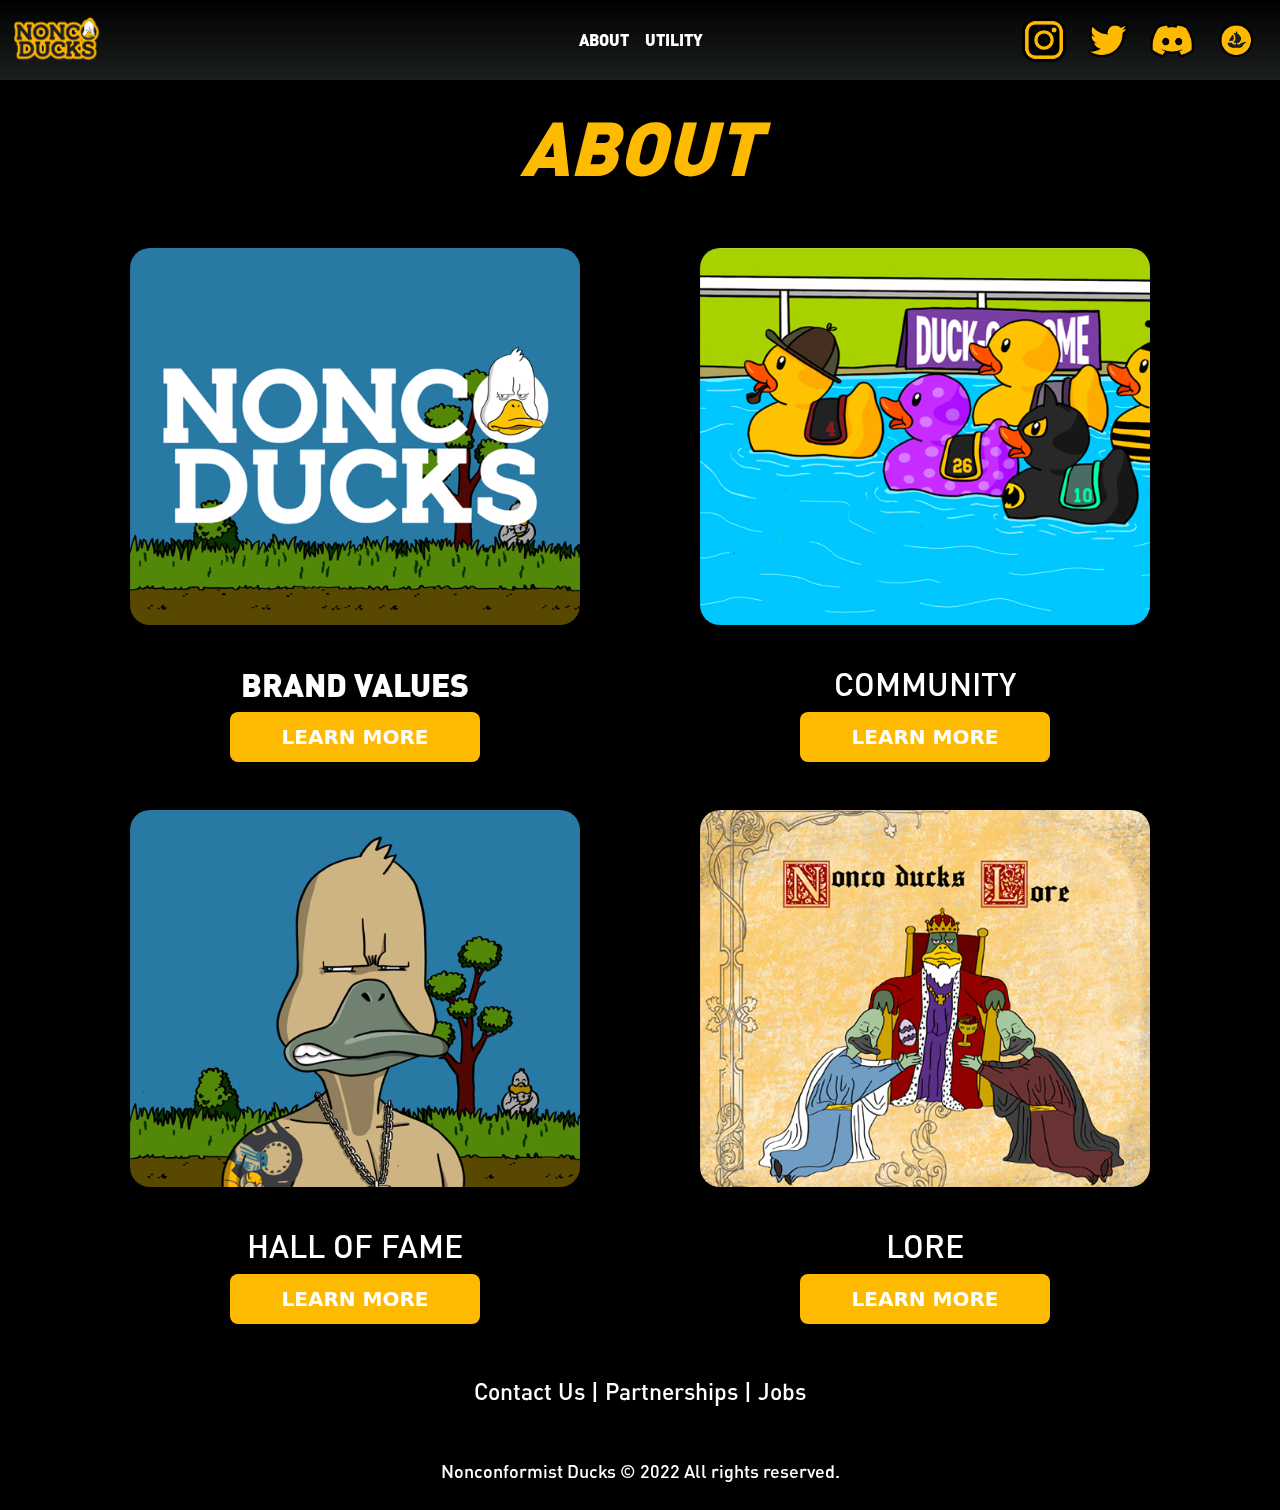
==== commit 788c1165: "updates" ====
--- a/about.html
+++ b/about.html
@@ -70,7 +70,7 @@
                <div class="row about-row">
                   <div class="col-sm-6 about-card-container">
                      <a href="/brandValues"><img src="images/About/BrandValues.png" class="about-img"/></a>
-                     <h2>BRAND VALUES</h2>
+                     <h2 style="font-family: 'Din-Pro-Black'">BRAND VALUES</h2>
                      <a class="no-text-decoration" href="/brandValues" >
                         <div class="about-buttons">
                           LEARN MORE
--- a/css/styles.css
+++ b/css/styles.css
@@ -1,1043 +1,901 @@
-/* custom fonts */
-
 @font-face {
-    font-family: "Din-Pro-Black";
-    src: url("../fonts/DINPro-Black.otf")
-    }
-
+	font-family: "Din-Pro-Black";
+	src: url("../fonts/DINPro-Black.otf")
+}
 
 @font-face {
-    font-family: "Din-Pro-Medium";
-    src: url("../fonts/DINPro-Medium.otf")
-    }
-
-    @font-face {
-        font-family: "Din-Pro-Cond-Black-Ital";
-        src: url("../fonts/DINPro-CondBlackIta.otf")
-        }
-
-
-    
+	font-family: "Din-Pro-Medium";
+	src: url("../fonts/DINPro-Medium.otf")
+}
+
+@font-face {
+	font-family: "Din-Pro-Cond-Black-Ital";
+	src: url("../fonts/DINPro-CondBlackIta.otf")
+}
+
+html,
+body {
+	overflow-x: hidden;
+}
+
+body {
+	position: relative
+}
+
+h1 {
+	font-family: "Din-Pro-Black";
+}
+
+h2 {
+	font-family: "Din-Pro-Medium";
+}
+
 
 /* title section */
-.title{
-    text-align: center;
-    font-family: sans-serif;
-    color: #ffffff;
-    font-weight: bold;
+
+.title {
+	text-align: center;
+	font-family: sans-serif;
+	color: #ffffff;
+	font-weight: bold;
 }
 
 .title p {
-    position: relative;
-    /* top: -66px; */
-    padding-top: 53px;
-
-}
-
-.title-container{
-    background-image: linear-gradient(#2a9eb6 -50%,#002145) ;
-    height: 400px;
-    /* background-repeat: no-repeat; */
-
-    /* background: #002145; */
-    /* background-position: center center;
+	position: relative;
+	/* top: -66px; */
+	padding-top: 53px;
+}
+
+.title-container {
+	background-image: linear-gradient(#2a9eb6 -50%, #002145);
+	height: 400px;
+	/* background-repeat: no-repeat; */
+	/* background: #002145; */
+	/* background-position: center center;
     background-size: cover; */
 }
 
 .discord-box {
-    background-color: #5c64f4;
-    color: #ffffff;
+	background-color: #5c64f4;
+	color: #ffffff;
 }
 
 .twitter-box {
-    background-color: #1c9cf4;
-    color: #ffffff;
-}
-
-.owner-box{
-    background-color: #fe4815;
-    color: #ffffff;
-}
-
-
-.white-box { 
-    
-    border-radius: 13px;
-    margin-left:auto;
-    margin-right:auto;
-    width: 60%;
-    box-shadow: 3px 3px black;
-
+	background-color: #1c9cf4;
+	color: #ffffff;
+}
+
+.owner-box {
+	background-color: #fe4815;
+	color: #ffffff;
+}
+
+.white-box {
+	border-radius: 13px;
+	margin-left: auto;
+	margin-right: auto;
+	width: 60%;
+	box-shadow: 3px 3px black;
 }
 
 .white-box:hover {
-    background-color: #ffffff;
-    color: #333333;
-    transform: scale(1.05);
-}
-
-
-.white-box-header{
-    font-size: 28px;
-    font-weight: bold;
-    font-family: 'Din-Pro-Black';
+	background-color: #ffffff;
+	color: #333333;
+	transform: scale(1.05);
+}
+
+.white-box-header {
+	font-size: 28px;
+	font-weight: bold;
+	font-family: 'Din-Pro-Black';
 }
 
 .white-box-subhead {
-    font-size: 22px;
-    font-weight: bold;
-    position: relative;
-    top: -10px;
-    font-family: 'Din-Pro-Black';
-}
-
-.max-supply{
-    font-family: 'Din-Pro-Medium';
-}
-
-/* 
-.discord-box:hover {
- background-color: #ffffff;
- color: #333333;
- cursor: pointer;
- transform: scale(1.05);
-}
-
-.twitter-box:hover {
-    background-color: #1c9cf4;
-    color: #ffffff;
-    cursor: pointer;
-    transform: scale(1.15);
-}
-
-.owner-box:hover {
-    background-color: #fe4815;
-    color: #ffffff;
-    cursor: pointer;
-    transform: scale(1.15);
-} */
-
-
-
-
-
-/* duck container overview section  */
+	font-size: 22px;
+	font-weight: bold;
+	position: relative;
+	top: -10px;
+	font-family: 'Din-Pro-Black';
+}
+
+.max-supply {
+	font-family: 'Din-Pro-Medium';
+}
 
 .duck-overview-section-container {
-    text-align: center;
-    background-image: url(../images/Paralax/Background-Sky.png);
-    background-repeat: no-repeat;
-    background-position: center top;
-    background-size: cover;
-
-
-}
-
-.duck-img{
-    width: 80%;
-}
-
-.darkest-bg{
-    background-image: linear-gradient(rgba(0, 0, 0, 0.8),rgba(0, 0, 0, 0.8));
-}
-
-.dark-bg{
-    background-image: linear-gradient(rgba(0, 0, 0, 0.6),rgba(0, 0, 0, 0.6));
+	text-align: center;
+	background-image: url(../images/Paralax/Background-Sky.png);
+	background-repeat: no-repeat;
+	background-position: center top;
+	background-size: cover;
+}
+
+.duck-img {
+	width: 80%;
+}
+
+.darkest-bg {
+	background-image: linear-gradient(rgba(0, 0, 0, 0.8), rgba(0, 0, 0, 0.8));
+}
+
+.dark-bg {
+	background-image: linear-gradient(rgba(0, 0, 0, 0.6), rgba(0, 0, 0, 0.6));
 }
 
 .duck-overview-section-container p {
-    color: #ffffff;
-    font-weight: bold;
+	color: #ffffff;
+	font-weight: bold;
 }
 
 .white-headers {
-    font-size: 25px;
-    line-height: 28px;
-    font-family: 'Din-Pro-Black';
-    padding-top: 15px;
-} 
-
-
-
-/* NCD section */ 
-
-.NCD-section{
-    background-color: black;
-    background-size: cover;
-    color: #ffffff;
+	font-size: 25px;
+	line-height: 28px;
+	font-family: 'Din-Pro-Black';
+	padding-top: 15px;
+}
+
+
+/* NCD section */
+
+.NCD-section {
+	background-color: black;
+	background-size: cover;
+	color: #ffffff;
 }
 
 .slideshow-image {
-    width: 90%;
-    /* sisi says dis */
-    border-radius: 5px;
-}
-
-
-.slideshow-image:hover{
-    transform: scale(1.1);
-
+	width: 90%;
+	/* sisi says dis */
+	border-radius: 5px;
+}
+
+.slideshow-image:hover {
+	transform: scale(1.1);
 }
 
 .NCD-title-section {
-    text-align: left;
-}
-
-.NCD-title-section h1{
-    font-size: 75px;
-    /* font-style: italic; */
-    padding-top: 30px;
-    line-height: 72px;
-    font-family: 'Din-Pro-Cond-Black-Ital';
+	text-align: left;
+}
+
+.NCD-title-section h1 {
+	margin-top: 62px;
+	font-size: 75px;
+	/* font-style: italic; */
+	padding-top: 30px;
+	line-height: 72px;
+	font-family: 'Din-Pro-Cond-Black-Ital';
+}
+
+.quote-div {
+	background-color: #616161;
+	padding: 23px;
+	border-radius: 25px;
 }
 
 .three-button-row {
-    text-align: center;
-    color: red;}
-
-.analytics-buttons{
-    background-color: #fc4414;
-    border-radius: 28px;
-    cursor: pointer;
-    padding-top: 10px;
-    padding-bottom: 10px;
-    font-family: 'Din-Pro-Black';
+	text-align: center;
+	color: red;
+}
+
+.analytics-buttons {
+	background-color: #fc4414;
+	border-radius: 28px;
+	cursor: pointer;
+	padding-top: 10px;
+	padding-bottom: 10px;
+	font-family: 'Din-Pro-Black';
 }
 
 footer {
-    font-family: 'Din-Pro-Medium';
-}
-
-.all-rights-reserved p{
-    font-size: 18px;
-    padding-bottom: 25px;
-}
-
-
-.coming-soon{
-    background-color: grey !important;
-    cursor: not-allowed !important;
+	font-family: 'Din-Pro-Medium';
+}
+
+.all-rights-reserved p {
+	font-size: 18px;
+	padding-bottom: 25px;
+}
+
+.coming-soon {
+	background-color: grey !important;
+	cursor: not-allowed !important;
 }
 
 .hidden {
-    display: none;
+	display: none;
 }
 
 .hell-btns {
-    background-color: #8d7424; 
+	background-color: #8d7424;
 }
 
 .signature-btns {
-    background-color: #fcc404;
+	background-color: #fcc404;
 }
 
 .baby-btns {
-    background-color: #2474fc;
+	background-color: #2474fc;
 }
 
 .rare-btns {
-    background-color: #6c3c3c;
-}
-
-.analytics-buttons:hover{
-    background-color: white;
-    font-weight: bold;
-    color: black;
-    transform: scale(1.1);
-}
-
+	background-color: #6c3c3c;
+}
+
+.analytics-buttons:hover {
+	background-color: white;
+	font-weight: bold;
+	color: black;
+	transform: scale(1.1);
+}
 
 .NCD-paragraph {
-    text-align: left;
-    margin-bottom: 3rem;
-    font-family: 'Din-Pro-Medium';
-
-
-}
-
-.title-subhead{
-    font-size: 25px;
-    font-family: 'Din-Pro-Medium';
+	text-align: left;
+	margin-bottom: 3rem;
+	font-family: 'Din-Pro-Medium';
+}
+
+.title-subhead {
+	font-size: 25px;
+	font-family: 'Din-Pro-Medium';
 }
 
 .carousel-row {
-    padding-top: 25px;
-} 
-
-
-.title-subhead-unique{    
-    text-shadow: 3px 3px black;
-    font-family: 'Din-Pro-Black';
-}
-
+	padding-top: 25px;
+}
+
+.title-subhead-unique {
+	text-shadow: 3px 3px black;
+	font-family: 'Din-Pro-Black';
+}
 
 .bottom-section-row {
-    text-align: center;
-    color: #fff; 
-
-} 
-
+	text-align: center;
+	color: #fff;
+}
 
 #lore-container {
-    background-color: #002145;
-    color: #ffffff;
-    overflow-y: scroll;
-    min-width: 200px;
-    height: 550px;
-    box-shadow: 0 0 10px 10px #002145;
-} 
+	background-color: #002145;
+	color: #ffffff;
+	overflow-y: scroll;
+	min-width: 200px;
+	height: 550px;
+	box-shadow: 0 0 10px 10px #002145;
+}
 
 #lore-container p {
-    text-align: left;
-}
-
-
-#FAQ:hover h1{
-    color: #ffe600 !important;
-    font-size: 3rem !important;
-}
-
-
-#P2E:hover h1{
-    color: #ffe600 !important;
-    font-size: 3rem !important;
-}
-
-
-
-#Duckwards:hover h1{
-    color: #ffe600 !important;
-    font-size: 3rem !important;
-}
-
-#Cain:hover img{
-  height: 450px !important;
-}
-
-
+	text-align: left;
+}
+
+#FAQ:hover h1 {
+	color: #ffe600 !important;
+	font-size: 3rem !important;
+}
+
+#P2E:hover h1 {
+	color: #ffe600 !important;
+	font-size: 3rem !important;
+}
+
+#Duckwards:hover h1 {
+	color: #ffe600 !important;
+	font-size: 3rem !important;
+}
+
+#Cain:hover img {
+	height: 450px !important;
+}
 
 
 /* custom css  */
 
-.no-padding{
-   padding: 0 !important;
-   margin: 0 !important;
-}
+.no-padding {
+	padding: 0 !important;
+	margin: 0 !important;
+}
+
 .no-bottom-padding {
-    padding-bottom: 0px;
-    margin-bottom: 0px;
+	padding-bottom: 0px;
+	margin-bottom: 0px;
 }
 
 .no-text-decoration {
-    text-decoration: none;
-    color: black;
-}
-
-.no-text-decoration:hover{
-    text-decoration: none !important;
-    color: black;
-}
+	text-decoration: none;
+	color: black;
+}
+
+.no-text-decoration:hover {
+	text-decoration: none !important;
+	color: black;
+}
+
 a {
-    text-decoration: none !important;
-    color: black ;
-}
-
- .padding-bottom{
-    padding-bottom: 50px;
-}
-
-
-
+	text-decoration: none !important;
+	color: black;
+}
+
+.padding-bottom {
+	padding-bottom: 50px;
+}
 
 
 /* utility page  */
 
-.utility-img{
-    height: auto; 
-    width: 450px;
-    margin-bottom: 40px;
-    border-radius: 25px;
+.utility-img {
+	height: auto;
+	width: 450px;
+	margin-bottom: 40px;
+	border-radius: 25px;
 }
 
 .utility-row h3 {
-    text-align: center;
-}
-
+	text-align: center;
+}
 
 .utililty-buttons {
-    border-radius: 8px;
-    padding-top: 10px;
-    padding-bottom: 10px;
-    margin-top: 40px;
-    width: 250px;
-    text-align: center;
-    color: white;
-    background-color: #feba00;
-    font-size: 20px;
-    font-weight: bold;
-}
-
+	border-radius: 8px;
+	padding-top: 10px;
+	padding-bottom: 10px;
+	margin-top: 40px;
+	width: 250px;
+	text-align: center;
+	color: white;
+	background-color: #feba00;
+	font-size: 20px;
+	font-weight: bold;
+}
 
 .utililty-buttons:hover {
- 
-    color: black;
-    background-color: white;
-    font-size: 20px;
-    font-weight: bold;
-}
-
+	color: black;
+	background-color: white;
+	font-size: 20px;
+	font-weight: bold;
+}
 
 .utility-container h1 {
-   color:  #feba00;
-   font-size: 50px;
-   font-weight: bold;
+	color: #feba00;
+	font-size: 50px;
+	font-weight: bold;
 }
 
 .utility-card-container a div {
-    text-align: center;
-    position: relative;
-    left: 78px;
+	text-align: center;
+	position: relative;
+	left: 78px;
 }
 
 
 /* ABOUT PAGE  */
 
-
-
 .about-container {
-    padding-top: 100px;
-    background-color: black;
-    color: #ffffff;
-    text-transform: capitalize;
+	padding-top: 100px;
+	background-color: black;
+	color: #ffffff;
+	text-transform: capitalize;
 }
 
 .about-card-container {
-    text-align: center;
-}
-
+	text-align: center;
+}
+
+.duck-jousting {
+	padding-top: 50px;
+}
 
 .about-card-container a div {
-    text-align: center;
-    position: relative;
-    left: 189px;
+	margin: auto;
 }
 
 .about-container h1 {
-    color:  #feba00;
-    font-size: 50px;
-    font-weight: bold;
- }
-
-
- .about-buttons {
-    border-radius: 8px;
-    padding-top: 10px;
-    padding-bottom: 10px;
-    margin-top: 10px;
-    width: 250px;
-    text-align: center;
-    color: white;
-    background-color: #feba00;
-    font-size: 20px;
-    font-weight: bold;
-}
-
+	color: #feba00;
+	font-size: 50px;
+	font-weight: bold;
+}
+
+.about-buttons {
+	border-radius: 8px;
+	padding-top: 10px;
+	padding-bottom: 10px;
+	margin-top: 10px;
+	width: 250px;
+	text-align: center;
+	color: white;
+	background-color: #feba00;
+	font-size: 20px;
+	font-weight: bold;
+}
 
 .about-row h3 {
-    text-align: center;
-}
-
-.about-img{
-    height: auto;
-    width: 450px;
-    border-radius: 20px;
-    margin-bottom: 40px;
+	text-align: center;
+}
+
+.about-img {
+	height: auto;
+	width: 450px;
+	border-radius: 20px;
+	margin-bottom: 40px;
 }
 
 .about-buttons:hover {
- 
-    color: black;
-    background-color: white;
-    font-size: 20px;
-    font-weight: bold;
-}
-
-
-
-
-
-
-
+	color: black;
+	background-color: white;
+	font-size: 20px;
+	font-weight: bold;
+}
 
 footer {
-    background-color: black;
-    text-align: center;
+	background-color: black;
+	text-align: center;
 }
 
 footer div p {
-    font-size: 23px;
-    color: #ffffff;
-    margin-bottom: 0;
-    padding-top: 50px;
-    padding-bottom: 50px;
-
+	font-size: 23px;
+	color: #ffffff;
+	margin-bottom: 0;
+	padding-top: 50px;
+	padding-bottom: 50px;
 }
 
 .utility-card-container {
-    text-align: center;
-}
+	text-align: center;
+}
+
 
 /* 
 Utility Page  */
 
-
 .utility-container {
-    padding-top: 100px;    
-    background-color: black;
-    color: #ffffff;
-    text-transform: capitalize;
-
-}
-
-
-
-.color-text{
-    color: #feba00;
+	padding-top: 100px;
+	background-color: black;
+	color: #ffffff;
+	text-transform: capitalize;
+}
+
+.color-text {
+	color: #feba00;
 }
 
 .back-btn {
-    color: #ffffff;
-    font-size: 30px;
-    font-weight: bold;
-    transition: color .45s ease-in-out,background-color .15s ease-in-out,border-color .15s ease-in-out !important;
-}
-
-.back-btn:hover{
-    color: #feba00 !important;
-    border-bottom: 2px #feba00 !important;
-    transform: scale(1.15);
-}
-
+	color: #ffffff;
+	font-size: 30px;
+	font-weight: bold;
+	transition: color .45s ease-in-out, background-color .15s ease-in-out, border-color .15s ease-in-out !important;
+}
+
+.back-btn:hover {
+	color: #feba00 !important;
+	border-bottom: 2px #feba00 !important;
+	transform: scale(1.15);
+}
 
 .back-btn-container {
-    position: relative;
-top: -112px;
-margin-left: 17px;
-}
-
-
+	position: relative;
+	top: -112px;
+	margin-left: 17px;
+}
 
 .community img {
-    width: 100%;
-    margin-bottom: 25px !important;
-    border-radius: 25px;
-    margin: auto;
-}
-
+	width: 100%;
+	margin-bottom: 25px !important;
+	border-radius: 25px;
+	margin: auto;
+}
 
 .community-container {
-    text-align: center;
-    width: 900px;
-    margin: auto;
+	text-align: center;
+	width: 900px;
+	margin: auto;
 }
 
 .community-container p {
-    text-align: center;
-    font-size: 24px;
+	text-align: center;
+	font-size: 24px;
 }
 
 .last-p {
- margin-bottom: 0;
+	margin-bottom: 0;
 }
 
 .community h2 {
-    color: #feba00;
-    font-weight: bold;
+	color: #feba00;
+	font-weight: bold;
 }
 
 .duck-races {
-    padding-bottom: 100px;
-    padding-top: 50px;
-}
-
-.first-p{
-    font-size: 28px !important;
-    padding-bottom: 25px;
-    margin-top: -61px;
+	padding-bottom: 100px;
+	padding-top: 50px;
+}
+
+.first-p {
+	font-size: 28px !important;
+	padding-bottom: 25px;
+	margin-top: -61px;
 }
 
 .fame-imgs img {
-    width: 300px;
-}
+	width: 300px;
+}
+
 .fame-imgs p {
-    text-align: center;
-    font-family: 'Din-Pro-Medium';
-}
-
+	text-align: center;
+	font-family: 'Din-Pro-Medium';
+}
 
 .lore-imgs img {
-    width: 550px;
-    border-radius: 25px;
+	width: 550px;
+	border-radius: 25px;
 }
 
 .lore-imgs p {
-    font-size: 24px;
-    width: 520px;
-    text-align: center;
+	font-size: 24px;
+	width: 520px;
+	text-align: center;
 }
 
 .lore-imgs {
-    padding-bottom: 25px;
-}
-
-
-.utility-img:hover{
-
-        transform: scale(1.02);
-        box-shadow: #feba00 0px 0px 39px;
-
+	padding-bottom: 50px;
+}
+
+.utility-img:hover {
+	transform: scale(1.02);
+	box-shadow: #feba00 0px 0px 39px;
 }
 
 .about-img:hover {
-    transform: scale(1.02);
-    box-shadow: #feba00 0px 0px 39px;
+	transform: scale(1.02);
+	box-shadow: #feba00 0px 0px 39px;
 }
 
 .about-buttons:hover {
-    transform: scale(1.05);
+	transform: scale(1.05);
 }
 
 .BFPFP {
-    
-    width: 100px;
-    position: relative;
-    top: -13px;
-    left: 268px;
+	width: 100px;
+	position: relative;
+	top: -13px;
+	left: 268px;
 }
 
 .PFPText {
-    color: #feba00;
-    text-decoration: underline;
-    position: relative;
-    top: -75px;
-    left: 130px;
-    font-size: 25px;
-}
-
-
-
-
-
-
-
-@media (min-width: 200px) and (max-width: 543px) {  
-    .title h1 {font-size: 8rem;} 
-    .title p {font-size: 1rem;
-        top: -20px;} 
-
-    .white-box-header{
-        font-size: 24px;
-      
-    }
-
-    .desktopBr {
-        display: none;
-    }
-
-
-    .NCD-title-section h1 {
-        font-size: 39px;
-       
-        line-height: 47px;
-        text-align: center;
-    }
-
-    .title-subhead {
-        font-size: 17px;
-        text-align: center;
-    }
-
-    .NCD-paragraph {
-        width: 100%;
-    }
-
-    .analytics-buttons {
-        width: 300px;
-        margin: auto;
-    }
-
-    .white-box{
-        width: 80% !important;
-    }
-
-    .reverse-column{
-        flex-direction: column-reverse;
-    }
-/* 
+	color: #feba00;
+	text-decoration: underline;
+	position: relative;
+	top: -75px;
+	left: 130px;
+	font-size: 25px;
+}
+
+
+
+
+
+
+.utility-card-container p {
+	width: 374px;
+	margin: auto;
+}
+
+.email-link {
+	color: #feba00;
+	text-decoration: underline;
+}
+
+.email-link:hover {
+	color: #feba00;
+	text-decoration: underline !important;
+	transform: scale(1.1);
+}
+
+.Email-Div {
+	margin: auto;
+	text-align: center;
+	font-size: 29px;
+}
+
+.carousel-control-next-icon:hover {
+	transform: scale(1.15);
+}
+
+.carousel-control-prev-icon:hover {
+	transform: scale(1.15);
+}
+
+.nav-links {
+	position: relative;
+	left: 40px;
+}
+
+
+.carousel-inner {
+	width: 56% !important;
+	margin: auto !important;
+}
+
+.brand-values-container {
+	height: 100vh !important;
+}
+
+.carousel {
+	height: 46vh;
+	top: -55px;
+}
+
+.carousel p {
+	font-size: 20px;
+}
+
+.quote-pfp-div {
+	position: relative;
+	left: 57%;
+}
+
+.PFPJohn {
+	left: 95px;
+}
+
+.h1-header {
+	font-family: 'Din-Pro-Black';
+	font-size: 75px !important;
+}
+
+#hall-of-fame {
+	background-image: url("../images/Backgrounds/HallOfFameBackground.png");
+}
+
+.no-decor {
+	text-decoration: none!important;
+	color: #ffffff;
+}
+
+.no-decor:hover {
+	text-decoration: none!important;
+	color: #ffffff;
+}
+
+.hall-of-fame-img:hover {
+	transform: scale(1.05);
+}
+
+
+/* ------------- Media Queries ------------- */
+
+@media (min-width: 200px) and (max-width: 543px) {
+	.title h1 {
+		font-size: 8rem;
+	}
+	.title p {
+		font-size: 1rem;
+		top: -20px;
+	}
+	.white-box-header {
+		font-size: 24px;
+	}
+	.desktopBr {
+		display: none;
+	}
+	.NCD-title-section h1 {
+		font-size: 39px;
+		line-height: 47px;
+		text-align: center;
+	}
+	.title-subhead {
+		font-size: 17px;
+		text-align: center;
+	}
+	.NCD-paragraph {
+		width: 100%;
+	}
+	.analytics-buttons {
+		width: 300px;
+		margin: auto;
+	}
+	.white-box {
+		width: 80% !important;
+	}
+	.reverse-column {
+		flex-direction: column-reverse;
+	}
+	/* 
     .logo-nav {
         flex-direction: row !important;
     }
     .navbar-toggler {
         float: right;
     } */
-
-    
-}
-
-
-
-
+}
 /* Small devices (landscape phones, 544px and up) */
 
-
-@media (max-width: 543px){
-    .carousel-row {
-        display: none !important;
-    }
-
-
-
-    /* INDEX PAGE MOBILE - START */
-    /* Reduce size of main logo for mobile  */
-    #title-logo {
-        width: 325px !important;
-    }
-
-    #mountain{
-        height: 795px !important;
-    }
-
-    #moon {
-        height: 321px !important;
-       
-    }
-
-    #bg{
-        height: 575px !important;
-    }
-
-    .title-container{
-        height: 600px;
-    }
-
-    .nav-logos-container{
-        text-align: center;
-        /* margin-bottom: 20px; */
-        padding-bottom: 20px;
-        flex-direction: row !important;
-       justify-content: space-evenly;
-       
-    }
-
-    .white-headers{
-        padding-top: 24px;
-    }
-
-    .parallax-Duckhunt{
-        display: none !important; 
-    }
-
-    #matrix-mobile{
-        display: block !important
-    }
-
-    .parallax-Duckhunt {
-        background-image: url(/images/Paralax/DuckHunt.jpg);
-        min-height: 750px;
-        height: 1000px !important;
-        max-height: 1000px !important;
-        background-position: center;
-        background-attachment: fixed;
-        background-repeat: no-repeat;
-        background-size: contain;
-    }
-     /* INDEX PAGE MOBILE - END */
-
-      /* ABOUT PAGE MOBILE - START */
-      .about-img {
-       
-        width: 323px;
-      }
-
-      .about-buttons{
-          margin: auto;
-          left: 0px !important;
-      }
-
-      .about-card-container{
-          padding-bottom: 50px;
-      }
-
-      #about-row{
-          padding-top: 0px !important;
-      }
-
-    /* ABOUT PAGE MOBILE - END */
-
-    /* COMMUNITY - START  */
-    .community-container{
-        width: 340px !important;
-    }
-
-    .community-container p {
-        
-        font-size: 17px !important;
-    }
-
-    .back-btn{
-        top: -30px;
-        position: relative;
-        font-size: 19px !important;
-    }
-    /* COMMUNITY - END  */
-
-
-
-    .fame-imgs img {
-        width: 300px;
-        position: relative !important;
-        left: 28px !important;
-    }
-
-
-
-
-
-    footer div p {
-        font-size: 15px;
-    }
-
-   
-    .nav-links {
-        position: relative;
-        left: 0px !important;
-    }
-
-
-    .lore-imgs img {
-        width: 350px;
-        border-radius: 25px;
-        margin-bottom: 16px;
-    }
-
-    .lore-imgs p {
-   
-        width: auto !important;
-      
-     
-    }
-
-    .reverse {
-        flex-direction: column-reverse !important;
-    }
-
-
-    .carousel p {
-        font-size: 11px !important;
-    }
-
-    .quote-pfp-div {
-        position: relative;
-        left: -42% !important;
-    }
-
-    .PFPText {
-        color: #feba00;
-        text-decoration: underline;
-        position: relative;
-        top: -75px;
-        left: 181px !important;
-
-
-}
-
-.PFPJohn {
-    left: 159px !important;
-}
-
-
-.utility-img {
-    height: auto;
-    width: 321px !important;
-}
-
-.utility-card-container p {
-    width: 300px !important;
-    margin: auto;
-    padding-bottom: 25px;
-}
-}
-
-.utility-card-container p {
-    width: 374px;
-    margin: auto;
-}
-
-
-
-
-.email-link {
-    color: #feba00;
-    text-decoration: underline;
-}
-
-.email-link:hover {
-    color: #feba00;
-    text-decoration: underline !important;
-    transform: scale(1.1);
-}
-
-.Email-Div{
-    margin: auto;
-    text-align: center;
-    font-size: 29px;
-}
-
-
-.carousel-control-next-icon:hover{
-    transform: scale(1.15);
-    
-}
-
-.carousel-control-prev-icon:hover{
-    transform: scale(1.15);
-    
-}
-
-
-
-
-
-
-
-.nav-links {
-    position: relative;
-    left: 40px;
-}
-
-html, body {
-    overflow-x: hidden;
-  }
-  body {
-    position: relative
-  }
-
-
-
-  .carousel-inner{
-
-    width: 56% !important;
-    
-    margin: auto !important;
-  }
-
-
-  .brand-values-container{
-      height: 100vh !important;
-  }
-
-.carousel{
-    height: 46vh;
-    top: -55px;
-}
-
-.carousel p {
-    font-size: 20px;
-}
-
-.quote-pfp-div{
-    position: relative;
-    left: 57%;
-}
-
-.PFPJohn{
-    left: 95px ;
-}
-
-
-.h1-header {
-    font-family: 'Din-Pro-Black';
-    font-size: 75px !important;
-}
-
-
-#hall-of-fame {
-   background-image: url("../images/Backgrounds/HallOfFameBackground.png");
-}
-
-.no-decor {
-    text-decoration: none!important;
-    color: #ffffff;
-}
-
-.no-decor:hover {
-    text-decoration: none!important;
-    color: #ffffff;
-}
-
-.hall-of-fame-img:hover {
-    transform: scale(1.05);
-}
-
- 
-
-
-@media (min-width: 544px) {  
-    
-    .title h1 {font-size:15rem;} 
-    .title p {
-        font-size: 1rem;
-       
-      
-    } 
-
-
-   
-}
-
-
-@media (max-width: 768px) {  
-
-}
- 
-/* Medium devices (tablets, 768px and up) The navbar toggle appears at this breakpoint */
-@media (min-width: 768px) {  
-    .title h1 {
-        font-size:15rem;
-    } 
-    .title p {
-        font-size: 1rem;
-       
-    } 
-    .first-nav {
-        padding-left: 0px !important;
-   }
-
-  
-}
- 
-/* Large devices (desktops, 992px and up) */
-@media (min-width: 992px) { 
-    .first-nav{
-        padding-left: 72px !important;
+@media (max-width: 543px) {
+	.carousel-row {
+		display: none !important;
+	}
+	/* INDEX PAGE MOBILE - START */
+	/* Reduce size of main logo for mobile  */
+	#title-logo {
+		width: 325px !important;
+	}
+	#mountain {
+		height: 795px !important;
+	}
+	#moon {
+		height: 321px !important;
+	}
+	#bg {
+		height: 575px !important;
+	}
+	.title-container {
+		height: 600px;
+	}
+	.nav-logos-container {
+		text-align: center;
+		/* margin-bottom: 20px; */
+		padding-bottom: 20px;
+		flex-direction: row !important;
+		justify-content: space-evenly;
+	}
+	.white-headers {
+		padding-top: 24px;
+	}
+	.parallax-Duckhunt {
+		display: none !important;
+	}
+	#matrix-mobile {
+		display: block !important
+	}
+	.parallax-Duckhunt {
+		background-image: url(/images/Paralax/DuckHunt.jpg);
+		min-height: 750px;
+		height: 1000px !important;
+		max-height: 1000px !important;
+		background-position: center;
+		background-attachment: fixed;
+		background-repeat: no-repeat;
+		background-size: contain;
+	}
+	/* INDEX PAGE MOBILE - END */
+	/* ABOUT PAGE MOBILE - START */
+	.about-img {
+		width: 323px;
+	}
+	.about-buttons {
+		margin: auto;
+		left: 0px !important;
+	}
+	.about-card-container {
+		padding-bottom: 50px;
+	}
+	#about-row {
+		padding-top: 0px !important;
+	}
+	/* ABOUT PAGE MOBILE - END */
+	/* COMMUNITY - START  */
+	.community-container {
+		width: 340px !important;
+	}
+	.community-container p {
+		font-size: 17px !important;
+	}
+	.back-btn {
+		top: -30px;
+		position: relative;
+		font-size: 19px !important;
+	}
+	/* COMMUNITY - END  */
+	.fame-imgs img {
+		width: 300px;
+		position: relative !important;
+		left: 28px !important;
+	}
+	footer div p {
+		font-size: 15px;
+	}
+	.nav-links {
+		position: relative;
+		left: 0px !important;
+	}
+	.lore-imgs img {
+		width: 350px;
+		border-radius: 25px;
+		margin-bottom: 16px;
+	}
+	.lore-imgs p {
+		width: auto !important;
+	}
+	.reverse {
+		flex-direction: column-reverse !important;
+	}
+	.carousel p {
+		font-size: 11px !important;
+	}
+	.quote-pfp-div {
+		position: relative;
+		left: -42% !important;
+	}
+	.PFPText {
+		color: #feba00;
+		text-decoration: underline;
+		position: relative;
+		top: -75px;
+		left: 181px !important;
+	}
+	.PFPJohn {
+		left: 159px !important;
+	}
+	.utility-img {
+		height: auto;
+		width: 321px !important;
+	}
+	.utility-card-container p {
+		width: 300px !important;
+		margin: auto;
+		padding-bottom: 25px;
     }
     
-    .title h1 {
-        font-size:17.5rem;
-    } 
-    .title p {
-        font-size: 1rem;
-       
-    } 
-}
- 
+
+
+    /* Remove First Section Index  */
+    .duck-overview-section-container{
+        display: none;
+    }
+
+    /* Remove Paralax Effects for Mobile and Replace with Static Image */
+    .parallax-desktop{
+        display: none; 
+    }
+
+}
+
+@media (min-width: 544px) {
+	.title h1 {
+		font-size: 15rem;
+	}
+	.title p {
+		font-size: 1rem;
+    }
+    
+
+   
+}
+
+@media (max-width: 768px) {}
+
+
+/* Medium devices (tablets, 768px and up) The navbar toggle appears at this breakpoint */
+
+@media (min-width: 768px) {
+	.title h1 {
+		font-size: 15rem;
+	}
+	.title p {
+		font-size: 1rem;
+	}
+	.first-nav {
+		padding-left: 0px !important;
+	}
+}
+
+
+/* Large devices (desktops, 992px and up) */
+
+@media (min-width: 992px) {
+	.first-nav {
+		padding-left: 72px !important;
+	}
+	.title h1 {
+		font-size: 17.5rem;
+	}
+	.title p {
+		font-size: 1rem;
+	}
+}
+
+
 /* Extra large devices (large desktops, 1200px and up) */
-@media (min-width: 1200px) {  
-  .title h1 {
-      font-size:20rem;
-}    
-  .title p {
-      font-size: 1.5rem;
-     
-    } 
+
+@media (min-width: 1200px) {
+	.title h1 {
+		font-size: 20rem;
+	}
+	.title p {
+		font-size: 1.5rem;
+	}
 }--- a/css/animations.css
+++ b/css/animations.css
@@ -1,483 +1,348 @@
-/* animation code */ 
-
-@keyframes rightToLeft
-{
-    0% {
-        left: 10%;
-        opacity: .05;
-    }
-    
-    100% {
-        left: 5%;
-        opacity: 1;
-    }
-
-}
-
-
-@keyframes leftToRight
-{
-    0% {
-        left: 0%;
-        opacity: .05;
-    }
-    
-    100% {
-        left: 5%;
-        opacity: 1;
-    }
-
-}
-
-
-
-/* Delete if not needed */
-
-
-/* @keyframes slideshow {
-    0%    { left: 0; }
-    100%  { right: 300%; }
-  } */
-
-
-  /* @keyframes slideshowRightToLeft {
-    0%    { right: 300%;  }
-    100%  { left: 0;}
-    } */
-
-
-/* Delete if not needed */
-
-
-  @keyframes moveSlideshow { 
-
-    0% {
-         left: 0; 
-         opacity: 0;
-    } 
-
-    25%{
-        opacity: .75
-    }
-
-    50% {
-        opacity: 1;
-    }
-
-    75% {
-        opacity: .75;
-    }
-
-    100% { 
-      -webkit-transform: translateX(500%); 
-      opacity: 0;
-    }
-
-  }
-  @keyframes moveSlideshow2 { 
-
-    0% {
-        -webkit-transform: translateX(-100%); 
-        opacity: 0;
-    } 
-
-    25%{
-        opacity: .75
-    }
-
-    50% {
-        opacity: 1;
-    }
-
-      75% {
-        opacity: .75;
-    }
-
-    100% { 
-      -webkit-transform: translateX(400%); 
-      opacity: 0;
-    }
-
-  }
-  @keyframes moveSlideshow3 { 
-
-    0% {
-        -webkit-transform: translateX(-200%); 
-        opacity: 0;
-    } 
-
-    25%{
-        opacity: .75
-    }
-
-    50% {
-        opacity: 1;
-    }
-
-    75% {
-        opacity: .75;
-    }
-
-    100% { 
-      -webkit-transform: translateX(300%); 
-      opacity: 0;
-    }
-
-  }
-  @keyframes moveSlideshow4 { 
-
-    0% {
-        -webkit-transform: translateX(-300%); 
-        opacity: 0;
-    } 
-
-    25%{
-        opacity: .75
-    }
-
-    50% {
-        opacity: 1;
-    }
-
-      75% {
-        opacity: .75;
-    }
-
-    100% { 
-      -webkit-transform: translateX(200%); 
-      opacity: 0;
-    }
-
-  }
-  @keyframes moveSlideshow5 { 
-
-    0% {
-        -webkit-transform: translateX(-400%); 
-        opacity: 0;
-    } 
-
-
-     25%{
-        opacity: .75
-    }
-
-    50% {
-        opacity: 1;
-    }
-
-    75% {
-        opacity: .75;
-    }
-
-    100% { 
-      -webkit-transform: translateX(100%); 
-      opacity: 0;
-    }
-
-  }
-
-
-  @keyframes moveSlideshowRightToLeft { 
-
-    0% {
-      -webkit-transform: translateX(400%); 
-         opacity: 0;
-    } 
-
-    25%{
-        opacity: .75
-    }
-
-    50% {
-        opacity: 1;
-    }
-
-    75% {
-        opacity: .75;
-    }
-
-    100% { 
-      -webkit-transform: translateX(-100%); 
-      opacity: 0;
-    }
-
-  }
-
-  @keyframes moveSlideshowRightToLeft2 { 
-
-    0% {
-      -webkit-transform: translateX(300%); 
-         opacity: 0;
-    } 
-
-    25%{
-        opacity: .75
-    }
-
-    50% {
-        opacity: 1;
-    }
-
-    75% {
-        opacity: .75;
-    }
-
-    100% { 
-      -webkit-transform: translateX(-200%); 
-      opacity: 0;
-    }
-
-  }
-
-  @keyframes moveSlideshowRightToLeft3 { 
-
-    0% {
-      -webkit-transform: translateX(200%); 
-         opacity: 0;
-    } 
-
-    25%{
-        opacity: .75
-    }
-
-    50% {
-        opacity: 1;
-    }
-
-    75% {
-        opacity: .75;
-    }
-
-    100% { 
-      -webkit-transform: translateX(-300%); 
-      opacity: 0;
-    }
-
-  }
-
-  @keyframes moveSlideshowRightToLeft4 { 
-
-    0% {
-      -webkit-transform: translateX(100%); 
-         opacity: 0;
-    } 
-
-    25%{
-        opacity: .75
-    }
-
-    50% {
-        opacity: 1;
-    }
-
-    75% {
-        opacity: .75;
-    }
-
-    100% { 
-      -webkit-transform: translateX(-400%); 
-      opacity: 0;
-    }
-
-  }
-
-  @keyframes moveSlideshowRightToLeft5 { 
-
-    0% {
-      -webkit-transform: translateX(0); 
-         opacity: 0;
-    } 
-
-    25%{
-        opacity: .75
-    }
-
-    50% {
-        opacity: 1;
-    }
-
-    75% {
-        opacity: .75;
-    }
-
-    100% { 
-      -webkit-transform: translateX(-500%); 
-      opacity: 0;
-    }
-
-  }
-
-
-
-
-
-
-
-/* any element with class .js-scroll is hidden until the class .scrolled is added to it  */ 
+@keyframes rightToLeft {
+	0% {
+		left: 10%;
+		opacity: .05;
+	}
+	100% {
+		left: 5%;
+		opacity: 1;
+	}
+}
+
+@keyframes leftToRight {
+	0% {
+		left: 0%;
+		opacity: .05;
+	}
+	100% {
+		left: 5%;
+		opacity: 1;
+	}
+}
+
+@keyframes moveSlideshow {
+	0% {
+		left: 0;
+		opacity: 0;
+	}
+	25% {
+		opacity: .75
+	}
+	50% {
+		opacity: 1;
+	}
+	75% {
+		opacity: .75;
+	}
+	100% {
+		-webkit-transform: translateX(500%);
+		opacity: 0;
+	}
+}
+
+@keyframes moveSlideshow2 {
+	0% {
+		-webkit-transform: translateX(-100%);
+		opacity: 0;
+	}
+	25% {
+		opacity: .75
+	}
+	50% {
+		opacity: 1;
+	}
+	75% {
+		opacity: .75;
+	}
+	100% {
+		-webkit-transform: translateX(400%);
+		opacity: 0;
+	}
+}
+
+@keyframes moveSlideshow3 {
+	0% {
+		-webkit-transform: translateX(-200%);
+		opacity: 0;
+	}
+	25% {
+		opacity: .75
+	}
+	50% {
+		opacity: 1;
+	}
+	75% {
+		opacity: .75;
+	}
+	100% {
+		-webkit-transform: translateX(300%);
+		opacity: 0;
+	}
+}
+
+@keyframes moveSlideshow4 {
+	0% {
+		-webkit-transform: translateX(-300%);
+		opacity: 0;
+	}
+	25% {
+		opacity: .75
+	}
+	50% {
+		opacity: 1;
+	}
+	75% {
+		opacity: .75;
+	}
+	100% {
+		-webkit-transform: translateX(200%);
+		opacity: 0;
+	}
+}
+
+@keyframes moveSlideshow5 {
+	0% {
+		-webkit-transform: translateX(-400%);
+		opacity: 0;
+	}
+	25% {
+		opacity: .75
+	}
+	50% {
+		opacity: 1;
+	}
+	75% {
+		opacity: .75;
+	}
+	100% {
+		-webkit-transform: translateX(100%);
+		opacity: 0;
+	}
+}
+
+@keyframes moveSlideshowRightToLeft {
+	0% {
+		-webkit-transform: translateX(400%);
+		opacity: 0;
+	}
+	25% {
+		opacity: .75
+	}
+	50% {
+		opacity: 1;
+	}
+	75% {
+		opacity: .75;
+	}
+	100% {
+		-webkit-transform: translateX(-100%);
+		opacity: 0;
+	}
+}
+
+@keyframes moveSlideshowRightToLeft2 {
+	0% {
+		-webkit-transform: translateX(300%);
+		opacity: 0;
+	}
+	25% {
+		opacity: .75
+	}
+	50% {
+		opacity: 1;
+	}
+	75% {
+		opacity: .75;
+	}
+	100% {
+		-webkit-transform: translateX(-200%);
+		opacity: 0;
+	}
+}
+
+@keyframes moveSlideshowRightToLeft3 {
+	0% {
+		-webkit-transform: translateX(200%);
+		opacity: 0;
+	}
+	25% {
+		opacity: .75
+	}
+	50% {
+		opacity: 1;
+	}
+	75% {
+		opacity: .75;
+	}
+	100% {
+		-webkit-transform: translateX(-300%);
+		opacity: 0;
+	}
+}
+
+@keyframes moveSlideshowRightToLeft4 {
+	0% {
+		-webkit-transform: translateX(100%);
+		opacity: 0;
+	}
+	25% {
+		opacity: .75
+	}
+	50% {
+		opacity: 1;
+	}
+	75% {
+		opacity: .75;
+	}
+	100% {
+		-webkit-transform: translateX(-400%);
+		opacity: 0;
+	}
+}
+
+@keyframes moveSlideshowRightToLeft5 {
+	0% {
+		-webkit-transform: translateX(0);
+		opacity: 0;
+	}
+	25% {
+		opacity: .75
+	}
+	50% {
+		opacity: 1;
+	}
+	75% {
+		opacity: .75;
+	}
+	100% {
+		-webkit-transform: translateX(-500%);
+		opacity: 0;
+	}
+}
+
+/* any element with class .js-scroll is hidden until the class .scrolled is added to it  */
+
 .js-scroll {
-    opacity: 0; 
-    transition: opacity 3s;
+	opacity: 0;
+	transition: opacity 3s;
 }
 
 .js-scroll.scrolled {
-    opacity: 1; 
-}
-
+	opacity: 1;
+}
 
 .scrolled.right-to-left {
-    position: relative;
-    animation: rightToLeft 2s;
-    animation-name: rightToLeft;
-    animation-iteration-count: 1;
-    animation-timing-function: linear;
-    animation-fill-mode: forwards;
+	position: relative;
+	animation: rightToLeft 2s;
+	animation-name: rightToLeft;
+	animation-iteration-count: 1;
+	animation-timing-function: linear;
+	animation-fill-mode: forwards;
 }
 
 .scrolled.left-to-right {
-    position: relative;
-    animation: leftToRight 2s;
-    animation-name: leftToRight;
-    animation-iteration-count: 1;
-    animation-timing-function: linear;
-    animation-fill-mode: forwards;
-}
-
-
-
-
-/* slide show code */ 
-
-/* 
-.slideshowRightToLeft {
-    position: relative;
-    overflow: hidden;
-    flex-direction: row;
-  }
-
-.slideshow {
-    position: relative;
-    overflow: hidden;
-    flex-direction: row;
-  } */
-
-  .images {
-    left: 0;
-    top: 0;
-    position: relative;
-  }
-
-
-/* first right to left image  */
+	position: relative;
+	animation: leftToRight 2s;
+	animation-name: leftToRight;
+	animation-iteration-count: 1;
+	animation-timing-function: linear;
+	animation-fill-mode: forwards;
+}
+
+.images {
+	left: 0;
+	top: 0;
+	position: relative;
+}
+
+
 
 .firstRightToLeftImage {
-    animation-name:  moveSlideshowRightToLeft;
-    animation-duration: 10s;
-    animation-timing-function: linear;
-    animation-iteration-count: infinite;
-    animation-delay: -8s;
+	animation-name: moveSlideshowRightToLeft;
+	animation-duration: 10s;
+	animation-timing-function: linear;
+	animation-iteration-count: infinite;
+	animation-delay: -8s;
 }
 
 .secondRightToLeftImage {
-  animation-name:  moveSlideshowRightToLeft2;
-  animation-duration: 10s;
-  animation-timing-function: linear;
-  animation-iteration-count: infinite;
-  animation-delay: -6s;
-}
+	animation-name: moveSlideshowRightToLeft2;
+	animation-duration: 10s;
+	animation-timing-function: linear;
+	animation-iteration-count: infinite;
+	animation-delay: -6s;
+}
+
 .thirdRightToLeftImage {
-  animation-name:  moveSlideshowRightToLeft3;
-  animation-duration: 10s;
-  animation-timing-function: linear;
-  animation-iteration-count: infinite;
-  animation-delay: -4s;
-}
+	animation-name: moveSlideshowRightToLeft3;
+	animation-duration: 10s;
+	animation-timing-function: linear;
+	animation-iteration-count: infinite;
+	animation-delay: -4s;
+}
+
 .fourthRightToLeftImage {
-  animation-name:  moveSlideshowRightToLeft4;
-  animation-duration: 10s;
-  animation-timing-function: linear;
-  animation-iteration-count: infinite;
-  animation-delay: -2s;
-}
+	animation-name: moveSlideshowRightToLeft4;
+	animation-duration: 10s;
+	animation-timing-function: linear;
+	animation-iteration-count: infinite;
+	animation-delay: -2s;
+}
+
 .fifthRightToLeftImage {
-  animation-name:  moveSlideshowRightToLeft5;
-  animation-duration: 10s;
-  animation-timing-function: linear;
-  animation-iteration-count: infinite;
-  animation-delay: 0s;
-}
-
-
-
-
-
-
-  .first{
-    animation-name: moveSlideshow;
-    animation-duration: 10s;
-    animation-timing-function: linear;
-    animation-iteration-count: infinite;
-    animation-delay: 0s;
-    
-
-
-    /* trick browser into using GPU for performance; using 3d animation even though we're just translating 2D*/ 
-    transform: translate3d(0,0,0)
-
-  }
-
-  .second{
-    animation-name: moveSlideshow2;
-    animation-duration: 10s;
-    animation-timing-function: linear;
-    animation-iteration-count: infinite;
-    animation-delay: -2s;
-    
-
-
-    /* trick browser into using GPU for performance; using 3d animation even though we're just translating 2D*/ 
-    transform: translate3d(0,0,0)
-
-  }
-
-  .third {
-    animation-name: moveSlideshow3;
-    animation-duration: 10s;
-    animation-timing-function: linear;
-    animation-iteration-count: infinite;
-    animation-delay: -4s;
-    
-
-
-    /* trick browser into using GPU for performance; using 3d animation even though we're just translating 2D*/ 
-    transform: translate3d(0,0,0)
-
-  }
-
-  .fourth{
-    animation-name: moveSlideshow4;
-    animation-duration: 10s;
-    animation-timing-function: linear;
-    animation-iteration-count: infinite;
-    animation-delay: -6s;
-    
-
-
-    /* trick browser into using GPU for performance; using 3d animation even though we're just translating 2D*/ 
-    transform: translate3d(0,0,0)
-
-  }
-
-  .fifth {
-    animation-name: moveSlideshow5;
-    animation-duration: 10s;
-    animation-timing-function: linear;
-    animation-iteration-count: infinite;
-    
-    animation-delay: -8s;
-
-
-    /* trick browser into using GPU for performance; using 3d animation even though we're just translating 2D*/ 
-    transform: translate3d(0,0,0)
-
-  }
- +	animation-name: moveSlideshowRightToLeft5;
+	animation-duration: 10s;
+	animation-timing-function: linear;
+	animation-iteration-count: infinite;
+	animation-delay: 0s;
+}
+
+.first {
+	animation-name: moveSlideshow;
+	animation-duration: 10s;
+	animation-timing-function: linear;
+	animation-iteration-count: infinite;
+	animation-delay: 0s;
+	/* trick browser into using GPU for performance; using 3d animation even though we're just translating 2D*/
+	transform: translate3d(0, 0, 0)
+}
+
+.second {
+	animation-name: moveSlideshow2;
+	animation-duration: 10s;
+	animation-timing-function: linear;
+	animation-iteration-count: infinite;
+	animation-delay: -2s;
+	/* trick browser into using GPU for performance; using 3d animation even though we're just translating 2D*/
+	transform: translate3d(0, 0, 0)
+}
+
+.third {
+	animation-name: moveSlideshow3;
+	animation-duration: 10s;
+	animation-timing-function: linear;
+	animation-iteration-count: infinite;
+	animation-delay: -4s;
+	/* trick browser into using GPU for performance; using 3d animation even though we're just translating 2D*/
+	transform: translate3d(0, 0, 0)
+}
+
+.fourth {
+	animation-name: moveSlideshow4;
+	animation-duration: 10s;
+	animation-timing-function: linear;
+	animation-iteration-count: infinite;
+	animation-delay: -6s;
+	/* trick browser into using GPU for performance; using 3d animation even though we're just translating 2D*/
+	transform: translate3d(0, 0, 0)
+}
+
+.fifth {
+	animation-name: moveSlideshow5;
+	animation-duration: 10s;
+	animation-timing-function: linear;
+	animation-iteration-count: infinite;
+	animation-delay: -8s;
+	/* trick browser into using GPU for performance; using 3d animation even though we're just translating 2D*/
+	transform: translate3d(0, 0, 0)
+}--- a/css/paralax.css
+++ b/css/paralax.css
@@ -1,225 +1,201 @@
 * {
-    margin: 0;
-    padding: 0;
+	margin: 0;
+	padding: 0;
 }
 
 body {
-    background: #0a2a43; 
-    /* min-height: 1500px; */
+	background: #0a2a43;
+	/* min-height: 1500px; */
 }
 
 section {
-    position: relative;
-    width: 100%;
-    height: 100vh; 
-    overflow: hidden;
-    justify-content: center;
-    align-items: center;
-    text-align: center;
-}
-
-
+	position: relative;
+	width: 100%;
+	height: 100vh;
+	overflow: hidden;
+	justify-content: center;
+	align-items: center;
+	text-align: center;
+}
 
 section img {
-    position: absolute;
-    top: 0;
-    left: 0;
-    width: 100%;
-    height: 100%;
-    object-fit: cover;
-    pointer-events: none;
+	position: absolute;
+	top: 0;
+	left: 0;
+	width: 100%;
+	height: 100%;
+	object-fit: cover;
+	pointer-events: none;
 }
 
 #text {
-    position: relative;
-    color: #feba00;
-    font-size: 20em; 
-    z-index: 1;
-    top: 50px;
-    text-shadow: 9px 12px black;
-    font-weight: 700;
+	position: relative;
+	color: #feba00;
+	font-size: 20em;
+	z-index: 1;
+	top: 50px;
+	text-shadow: 9px 12px black;
+	font-weight: 700;
 }
 
 #text2 {
-    position: relative;
-    color: #fff;
-    font-size: 1.5em; 
-    z-index: 1;
-    top: 50px;
-    text-shadow: 4px 4px black;
-} 
+	position: relative;
+	color: #fff;
+	font-size: 1.5em;
+	z-index: 1;
+	top: 50px;
+	text-shadow: 4px 4px black;
+}
 
 #road {
-    z-index: 2; 
- 
-} 
+	z-index: 2;
+}
 
 #mountain {
-    top: 85px;
+	top: 85px;
 }
 
 #moon {
-    /* top: 30px; */
-    /* transform: scale(1.45); */
-} 
-
-
-
+	/* top: 30px; */
+	/* transform: scale(1.45); */
+}
 
 .parallax {
-     /* The image used */
-  background-image: url("/images/Paralax/bg.jpg");
-
-  /* Set a specific height */
-  min-height: 500px; 
-  height: 500px;
-  max-height: 500px;
-
-  /* Create the parallax scrolling effect */
-  background-attachment: fixed;
-  background-position: center;
-  background-repeat: no-repeat;
-  background-size: cover;
-}
-
+	/* The image used */
+	background-image: url("/images/Paralax/bg.jpg");
+	/* Set a specific height */
+	min-height: 500px;
+	height: 500px;
+	max-height: 500px;
+	/* Create the parallax scrolling effect */
+	background-attachment: fixed;
+	background-position: center;
+	background-repeat: no-repeat;
+	background-size: cover;
+}
 
 .parallax-NCD {
-    /* The image used */
-
- background-image: url("/images/Paralax/Pond-BG.png");
- /* Set a specific height */
- min-height: 500px; 
- height: 500px;
- max-height: 500px;
-
- /* Create the parallax scrolling effect */
- background-attachment: fixed;
- background-position: center;
- background-repeat: no-repeat;
- background-size: cover;
-}
-
+	/* The image used */
+	background-image: url("/images/Paralax/Pond-BG.png");
+	/* Set a specific height */
+	min-height: 500px;
+	height: 500px;
+	max-height: 500px;
+	/* Create the parallax scrolling effect */
+	background-attachment: fixed;
+	background-position: center;
+	background-repeat: no-repeat;
+	background-size: cover;
+}
+
+.parallax-duckJousting {
+	/* The image used */
+	background-image: url("/images/Paralax/DuckJousting.png");
+	/* Set a specific height */
+	min-height: 500px;
+	height: 500px;
+	max-height: 500px;
+	/* Create the parallax scrolling effect */
+	background-attachment: fixed;
+	background-position: center;
+	background-repeat: no-repeat;
+	background-size: cover;
+}
 
 .parallax-duckRaces {
-    /* The image used */
-
- background-image: url("/images/Paralax/DuckRaces.png");
- /* Set a specific height */
- min-height: 500px; 
- height: 500px;
- max-height: 500px;
-
- /* Create the parallax scrolling effect */
- background-attachment: fixed;
- background-position: center;
- background-repeat: no-repeat;
- background-size: cover;
+	/* The image used */
+	background-image: url("/images/Paralax/DuckRaces.png");
+	/* Set a specific height */
+	min-height: 500px;
+	height: 500px;
+	max-height: 500px;
+	/* Create the parallax scrolling effect */
+	background-attachment: fixed;
+	background-position: center;
+	background-repeat: no-repeat;
+	background-size: cover;
 }
 
 .parallax-Hell {
-    /* The image used */
- background-image: url("/images/Paralax/Hell-BG.png");
-
- /* Set a specific height */
- min-height: 500px; 
- height: 500px;
- max-height: 500px;
-
- /* Create the parallax scrolling effect */
- background-attachment: fixed;
- background-position: center;
- background-repeat: no-repeat;
- background-size: cover;
-}
-
+	/* The image used */
+	background-image: url("/images/Paralax/Hell-BG.png");
+	/* Set a specific height */
+	min-height: 500px;
+	height: 500px;
+	max-height: 500px;
+	/* Create the parallax scrolling effect */
+	background-attachment: fixed;
+	background-position: center;
+	background-repeat: no-repeat;
+	background-size: cover;
+}
 
 .parallax-Signature {
-    /* The image used */
- background-image: url("/images/Paralax/Boveda.png");
-
- /* Set a specific height */
- min-height: 500px; 
- height: 500px;
- max-height: 500px;
-
- /* Create the parallax scrolling effect */
- background-attachment: fixed;
- background-position: center;
- background-repeat: no-repeat;
- background-size: cover;
-}
-
+	/* The image used */
+	background-image: url("/images/Paralax/Boveda.png");
+	/* Set a specific height */
+	min-height: 500px;
+	height: 500px;
+	max-height: 500px;
+	/* Create the parallax scrolling effect */
+	background-attachment: fixed;
+	background-position: center;
+	background-repeat: no-repeat;
+	background-size: cover;
+}
 
 .parallax-2ndGen {
-    /* The image used */
- background-image: url("/images/Paralax/Upside_Duck_Portal.jpg");
-
- background-image: url("/images/Paralax/Background-Pond.png");
-
- /* Set a specific height */
- min-height: 500px; 
- height: 500px;
- max-height: 500px;
-
- /* Create the parallax scrolling effect */
- background-attachment: fixed;
- background-position: center;
- background-repeat: no-repeat;
- background-size: cover;
-}
-
-
-
+	/* The image used */
+	background-image: url("/images/Paralax/Upside_Duck_Portal.jpg");
+	background-image: url("/images/Paralax/Background-Pond.png");
+	/* Set a specific height */
+	min-height: 500px;
+	height: 500px;
+	max-height: 500px;
+	/* Create the parallax scrolling effect */
+	background-attachment: fixed;
+	background-position: center;
+	background-repeat: no-repeat;
+	background-size: cover;
+}
 
 .parallax-Rare {
-    /* The image used */
- background-image: url("/images/Paralax/Rare-BG.png");
-
- /* Set a specific height */
- min-height: 500px; 
- height: 500px;
- max-height: 500px;
-
- /* Create the parallax scrolling effect */
- background-attachment: fixed;
- background-position: center;
- background-repeat: no-repeat;
- background-size: cover;
-}
-
-
+	/* The image used */
+	background-image: url("/images/Paralax/Rare-BG.png");
+	/* Set a specific height */
+	min-height: 500px;
+	height: 500px;
+	max-height: 500px;
+	/* Create the parallax scrolling effect */
+	background-attachment: fixed;
+	background-position: center;
+	background-repeat: no-repeat;
+	background-size: cover;
+}
 
 .parallax-Pond {
-    /* The image used */
-    background-image: url("/images/Paralax/Matrix.jpg");
-
- /* Set a specific height */
- min-height: 500px; 
- height: 500px;
- max-height: 500px;
-
- /* Create the parallax scrolling effect */
- background-attachment: fixed;
- background-repeat: repeat-x;
- background-size: cover;
-}
-
+	/* The image used */
+	background-image: url("/images/Paralax/Matrix.jpg");
+	/* Set a specific height */
+	min-height: 500px;
+	height: 500px;
+	max-height: 500px;
+	/* Create the parallax scrolling effect */
+	background-attachment: fixed;
+	background-repeat: repeat-x;
+	background-size: cover;
+}
 
 .parallax-Duckhunt {
-    /* The image used */
-    background-image: url("/images/Paralax/DuckHunt.jpg");
-
- /* Set a specific height */
- min-height: 500px; 
- height: 500px;
- max-height: 500px;
-
- /* Create the parallax scrolling effect */
- background-position: center;
- background-attachment: fixed;
- background-repeat: no-repeat;
- background-size: cover;
-}
-
-
-
+	/* The image used */
+	background-image: url("/images/Paralax/DuckHunt.jpg");
+	/* Set a specific height */
+	min-height: 500px;
+	height: 500px;
+	max-height: 500px;
+	/* Create the parallax scrolling effect */
+	background-position: center;
+	background-attachment: fixed;
+	background-repeat: no-repeat;
+	background-size: cover;
+}--- a/css/nav.css
+++ b/css/nav.css
@@ -1,122 +1,88 @@
 .nav-item a {
-    font-family: 'Din-Pro-Black';
-    text-transform: uppercase;
+	font-family: 'Din-Pro-Black';
+	text-transform: uppercase;
 }
 
-
 #navbarCollapse {
-    justify-content: space-between;
-    font-weight: bold;
+	justify-content: space-between;
+	font-weight: bold;
 }
 
 .nav-logos {
-    height: 3rem;
+	height: 3rem;
 }
 
-
 .navbar {
-
-    backdrop-filter: blur(15px) saturate(0.5) !important;
-    background-color: transparent !important;
-    background-image: linear-gradient(to top, #1d2020 -3px, rgba(255, 255, 255, 0));
-    /* -webkit-mask: linear-gradient(to bottom, #ffffff 5px, rgba(255, 255, 255, 0));
+	backdrop-filter: blur(15px) saturate(0.5) !important;
+	background-color: transparent !important;
+	background-image: linear-gradient(to top, #1d2020 -3px, rgba(255, 255, 255, 0));
+	/* -webkit-mask: linear-gradient(to bottom, #ffffff 5px, rgba(255, 255, 255, 0));
     mask: linear-gradient(to bottom, #ffffff 5px, rgba(255, 255, 255, 0)); */
 }
 
-
-.navbar-dark .navbar-nav .nav-link:focus, .navbar-dark .navbar-nav .nav-link:hover {
-    color: #feba00 !important;
-    border-bottom: 2px #feba00 !important;
-    transform: scale(1.05);
-
-
+.navbar-dark .navbar-nav .nav-link:focus,
+.navbar-dark .navbar-nav .nav-link:hover {
+	color: #feba00 !important;
+	border-bottom: 2px #feba00 !important;
+	transform: scale(1.05);
 }
 
 .nav-link {
-    font-size: 22px;
-    color: #ffffff !important;
-    
+	font-size: 22px;
+	color: #ffffff !important;
 }
 
 .about-dropdown {
-    left: 60px !important;
+	left: 60px !important;
 }
 
 .nav-link {
-    display: block;
-    padding: 0.5rem 1rem;
-    transition: color .45s ease-in-out,background-color .15s ease-in-out,border-color .15s ease-in-out !important;
-
+	display: block;
+	padding: 0.5rem 1rem;
+	transition: color .45s ease-in-out, background-color .15s ease-in-out, border-color .15s ease-in-out !important;
 }
 
 .dropdown-menu[data-bs-popper] {
-    top: 128% !important;
-    left: 0;
-    margin-top: 0.125rem;
+	top: 128% !important;
+	left: 0;
+	margin-top: 0.125rem;
 }
 
-
 .dropdown-menu {
-    background-color:  #272b2b!important;
-    border-top-left-radius: 0 !important;
-    border-top-right-radius: 0 !important;
-    border: none !important;
-   
+	background-color: #272b2b!important;
+	border-top-left-radius: 0 !important;
+	border-top-right-radius: 0 !important;
+	border: none !important;
 }
 
 .dropdown-menu a {
-    background-color:  #272b2b!important;
-    color: #ffffff;
+	background-color: #272b2b!important;
+	color: #ffffff;
 }
 
-
-.dropdown-menu a:hover{
-    background-color:  rgba(var(--bs-dark-rgb),var(--bs-bg-opacity))!important;
-    color: #feba00;
-    transition: color .2s ease-in-out,background-color .15s ease-in-out,border-color .15s ease-in-out !important;
-   
+.dropdown-menu a:hover {
+	background-color: rgba(var(--bs-dark-rgb), var(--bs-bg-opacity))!important;
+	color: #feba00;
+	transition: color .2s ease-in-out, background-color .15s ease-in-out, border-color .15s ease-in-out !important;
 }
 
-
-.dropdown-menu a:not( :hover ){ 
-
-    background-color:   rgba(var(--bs-dark-rgb),var(--bs-bg-opacity))!important;
-    color: #ffffff;
-    transition: color .75s ease-in-out,background-color .15s ease-in-out,border-color .15s ease-in-out !important;
-
-
- }
-
+.dropdown-menu a:not( :hover) {
+	background-color: rgba(var(--bs-dark-rgb), var(--bs-bg-opacity))!important;
+	color: #ffffff;
+	transition: color .75s ease-in-out, background-color .15s ease-in-out, border-color .15s ease-in-out !important;
+}
 
 .dropdown-menu.show {
-    display: block;
-    left: -10px;
+	display: block;
+	left: -10px;
 }
 
-
 .dropdown-toggle::after {
-    display: none !important;
-
-
+	display: none !important;
 }
 
-
-
-
 .nav-logos:hover {
-    /* transform: rotate(10deg); */
-    transform: scale(1.2);
-  
-    
+	/* transform: rotate(10deg); */
+	transform: scale(1.2);
 }
 
-
-.nav-links{
-    
-}
-
-
-.nav-logos{
-
-}
-
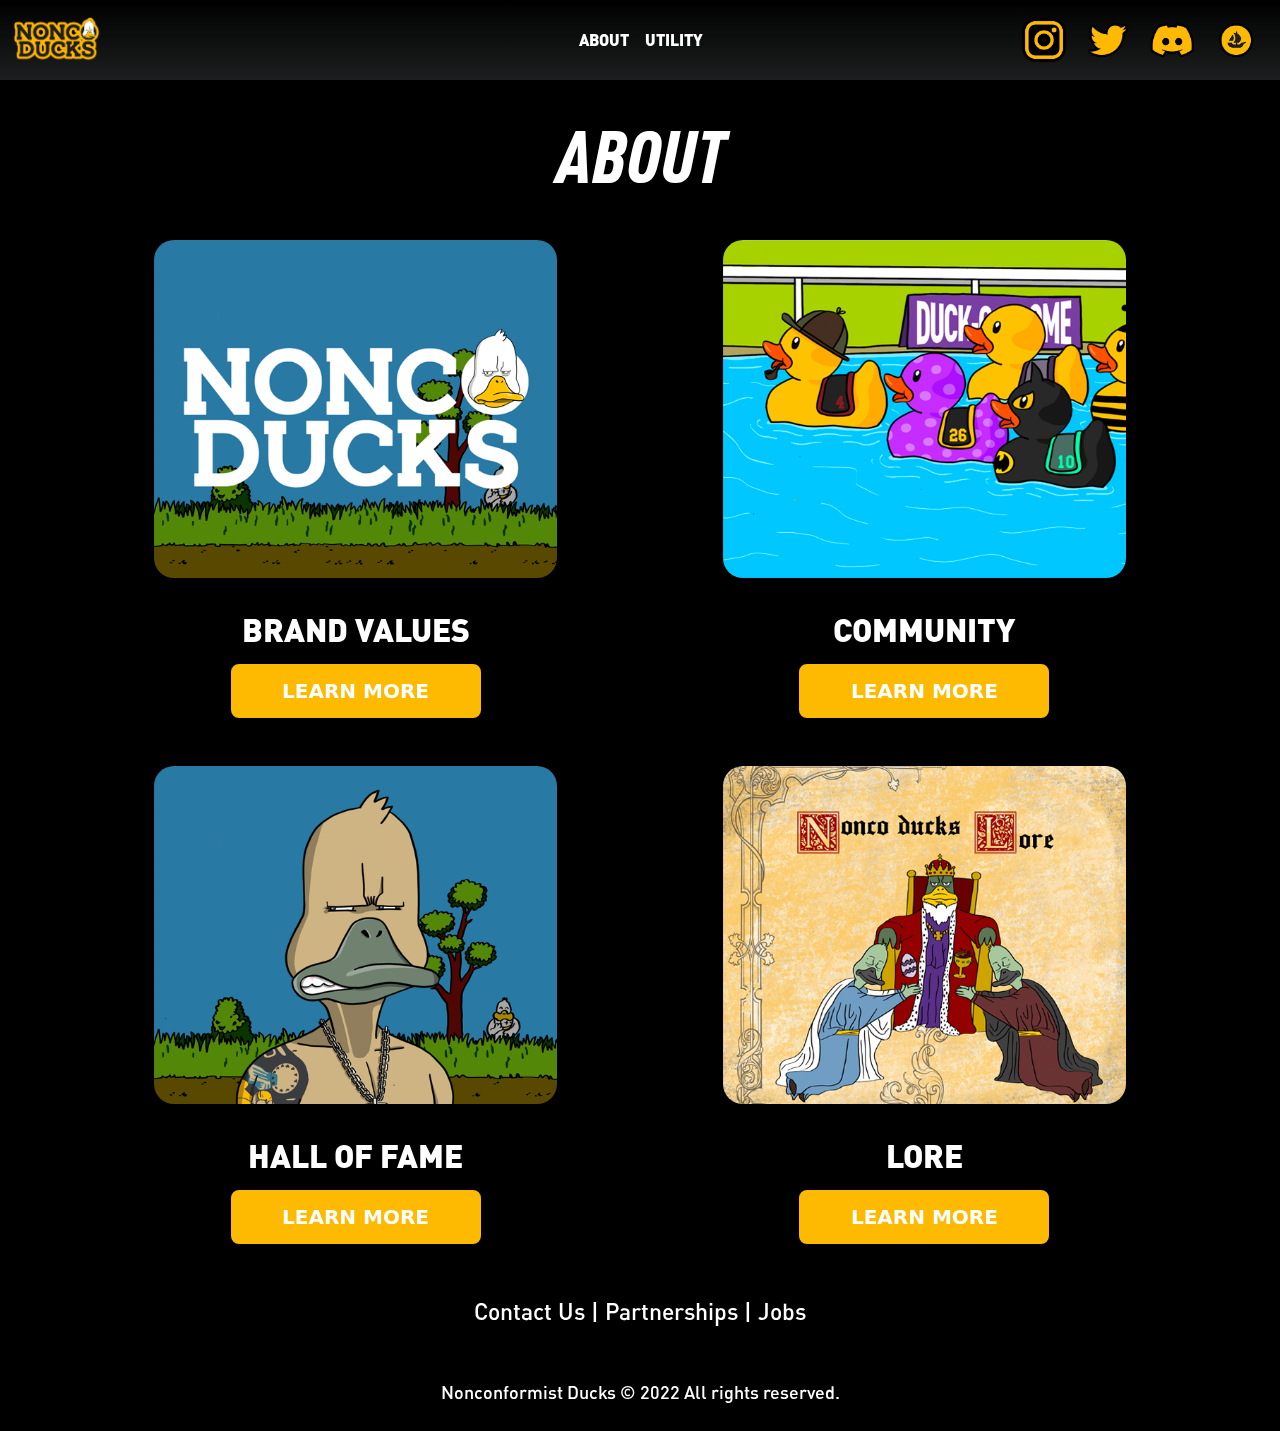
==== commit 3df90380: "updates" ====
--- a/about.html
+++ b/about.html
@@ -26,7 +26,7 @@
       <script src="js/nav.js"></script>
    </head>
    <main>
-      <body id="body">
+      <body id="body" class="AboutPage">
            <!-- Nav Bar - Start  -->
            <nav class="navbar navbar-expand-sm navbar-dark fixed-top ">
             <div class="container-fluid">
@@ -64,11 +64,17 @@
             </div>
          </nav>
          <!-- Nav Bar - End  -->
-         <div class="about-container">
-            <h1 class="h1-header"style="text-align: center;padding-bottom: 50px;"> <i>ABOUT </i></h1>
-            <div class="container">
-               <div class="row about-row">
-                  <div class="col-sm-6 about-card-container">
+        
+         
+            <div class="about-container  container-fluid">
+               <div class="row">
+                  <div class="col-12 header">
+                     <h1> ABOUT </h1>
+                  </div>
+               </div>
+
+               <div class="row about-row mb-sm-5 mb-lg-5">
+                  <div class="col-sm-4 col-m-4 col-lg-4 about-card-container">
                      <a href="/brandValues"><img src="images/About/BrandValues.png" class="about-img"/></a>
                      <h2 style="font-family: 'Din-Pro-Black'">BRAND VALUES</h2>
                      <a class="no-text-decoration" href="/brandValues" >
@@ -77,7 +83,7 @@
                         </div>
                      </a>
                   </div>
-                  <div class="col-sm-6 about-card-container">
+                  <div class="col-sm-4 col-m-4 col-lg-4 about-card-container">
                      <a class="no-text-decoration" href="/community" > <img src="images/About/Community.png" class="about-img"/> </a>
                      <h2>COMMUNITY</h2>
                      <a class="no-text-decoration" href="/community" >
@@ -87,8 +93,8 @@
                      </a>
                   </div>
                </div>
-               <div id="about-row" class="row about-row pt-5">
-                  <div class="col-sm-6 about-card-container">
+               <div  class="row about-row ">
+                  <div class="col-sm-4 col-m-4 col-lg-4 about-card-container">
                      <a href="/hallOfFame"><img src="images/About/HallOfFame.png" class="about-img"/> </a>
                      <h2>HALL OF FAME</h2>
                      <a class="no-text-decoration" href="/hallOfFame" >
@@ -97,7 +103,7 @@
                         </div>
                      </a>
                   </div>
-                  <div class="col-sm-6 about-card-container">
+                  <div class="col-sm-4 col-m-4 col-lg-4 about-card-container">
                      <a href="/lore"><img src="images/About/Lore.png" class="about-img"/> </a>
                      <h2> LORE </h2>
                      <a class="no-text-decoration" href="/lore" >
@@ -108,7 +114,7 @@
                   </div>
                </div>
             </div>
-         </div>
+         
            <!-- jQuery first, then Popper.js, then Bootstrap JS -->
     <script src="https://code.jquery.com/jquery-3.2.1.slim.min.js" integrity="sha384-KJ3o2DKtIkvYIK3UENzmM7KCkRr/rE9/Qpg6aAZGJwFDMVNA/GpGFF93hXpG5KkN" crossorigin="anonymous"></script>
     <script src="https://cdn.jsdelivr.net/npm/popper.js@1.12.9/dist/umd/popper.min.js" integrity="sha384-ApNbgh9B+Y1QKtv3Rn7W3mgPxhU9K/ScQsAP7hUibX39j7fakFPskvXusvfa0b4Q" crossorigin="anonymous"></script>
--- a/css/styles.css
+++ b/css/styles.css
@@ -15,88 +15,430 @@
 
 html,
 body {
-	overflow-x: hidden;
-}
-
-body {
-	position: relative
+    overflow-x: hidden;
+    position: relative
 }
 
 h1 {
-	font-family: "Din-Pro-Black";
-}
-
-h2 {
-	font-family: "Din-Pro-Medium";
-}
-
+	font-family: 'Din-Pro-Cond-Black-Ital';
+	color: #feba00;
+	font-size: calc(3.375rem + 1.5vw)!important;
+
+}
+
+.header > h1 {
+	text-align: center;
+	margin-bottom: 2.5rem;
+}
+
+
+
+
+.contain-fliud  { 
+	text-align: center;
+}
+
+/* inner container for margin */
+.inner {
+    margin-left: 5%; 
+    margin-right: 5%;
+}
 
 /* title section */
-
 .title {
 	text-align: center;
-	font-family: sans-serif;
+	font-family: 'Din-Pro-Black';
 	color: #ffffff;
 	font-weight: bold;
 }
 
-.title p {
+.title > h2 {
 	position: relative;
-	/* top: -66px; */
-	padding-top: 53px;
+    padding-top: 3rem;
+    padding-bottom: 3rem;
+	text-shadow: 3px 3px black;
 }
 
 .title-container {
 	background-image: linear-gradient(#2a9eb6 -50%, #002145);
-	height: 400px;
-	/* background-repeat: no-repeat; */
-	/* background: #002145; */
-	/* background-position: center center;
-    background-size: cover; */
-}
-
-.discord-box {
-	background-color: #5c64f4;
-	color: #ffffff;
-}
-
-.twitter-box {
-	background-color: #1c9cf4;
-	color: #ffffff;
-}
-
-.owner-box {
-	background-color: #fe4815;
-	color: #ffffff;
+}
+
+
+/* 3 main buttons  */
+
+#three-btn-container{
+	justify-content: space-evenly;
 }
 
 .white-box {
 	border-radius: 13px;
 	margin-left: auto;
 	margin-right: auto;
-	width: 60%;
-	box-shadow: 3px 3px black;
-}
-
-.white-box:hover {
+	box-shadow: 3px 3px 9px black;
+	min-width: fit-content;
+    margin: auto;
+}
+
+.discord-box {
+	background-color: #5c64f4;
+	border: 2px solid #5c64f4;
+	color: #ffffff;
+	-webkit-transition: all ease 1s;
+	-moz-transition: all ease 1s;
+	transition: all ease 1s;
+}
+
+.discord-box:hover {
+	color: #333333;
 	background-color: #ffffff;
+    transform: translate(0px, -7px);
+	box-shadow: 0 0 10PX #5c64f4;
+    transition: background-color .2s ease-in-out,color .2s ease-in-out,box-shadow .2s ease-in-out, transform .5s ease-in-out;
+}
+
+
+.twitter-box {
+	background-color: #1c9cf4;
+	border: 2px solid #1c9cf4;
+	color: #ffffff;
+	-webkit-transition: all ease 1s;
+	-moz-transition: all ease 1s;
+	transition: all ease 1s;
+}
+
+.twitter-box:hover {
 	color: #333333;
+	background-color: #ffffff;
+    transform: translate(0px, -7px);
+	box-shadow: 0 0 10PX #1c9cf4;
+    transition: background-color .2s ease-in-out,color .2s ease-in-out,box-shadow .2s ease-in-out, transform .5s ease-in-out;
+}
+
+
+.owner-box {
+	background-color: #fe4815;
+	border: 2px solid #fe4815;
+	color: #ffffff;
+	-webkit-transition: all ease 1s;
+	-moz-transition: all ease 1s;
+	transition: all ease 1s;
+}
+
+.owner-box:hover {
+	color: #333333;
+	background-color: #ffffff;
+    /* transform: translate(0px, -7px); */
+	box-shadow: 0 0 10PX #fe4815;
+    transition: background-color .2s ease-in-out,color .2s ease-in-out,box-shadow .2s ease-in-out, transform .5s ease-in-out;
+}
+
+
+/* text section container */
+.NCD-section {
+	background-color: black;
+	background-size: cover;
+	color: #ffffff;
+}
+
+/* h1 of text section  */
+.NCD-title-section {
+	text-align: left;
+}
+
+.NCD-title-section h1{
+    font-size: calc(3.175rem + 1.5vw);
+    font-family: 'Din-Pro-Cond-Black-Ital';
+    margin-top: 1.5rem;
+    line-height: calc(3.375rem + 1.5vw);
+} 
+
+.NCD-title-section p {
+    font-family: 'Din-Pro-Medium';
+}
+
+/* subhead of text section  */
+.title-subhead {
+	font-size: calc(.70rem + 1.5vw);
+}
+
+/* paragraph of text section  */
+.NCD-paragraph {
+    margin-bottom: 3rem;
+    font-size: calc(1.1rem);
+    margin-top: 3rem;
+}
+
+/* buttons of text section - Start */
+.three-button-row {
+    text-align: center;
+    justify-content: space-evenly;
+}
+
+.analytics-buttons {
+	border-radius: 28px;
+	cursor: pointer;
+	padding-top: 10px;
+	padding-bottom: 10px;
+    font-family: 'Din-Pro-Black';
+    min-width: fit-content;
+    margin: auto;
+}
+
+.OG-btns{
+	background-color: #fc4414;
+	color: black;
+	border: 2px solid #fc4414;
+	-webkit-transition: all ease 1s;
+	-moz-transition: all ease 1s;
+	transition: all ease 1s;
+}
+
+.OG-btns:hover{
+    background-color: white;
+    transform: translate(0px, -7px);
+	box-shadow: 0 0 10PX #fc4414;
+    transition: background-color .2s ease-in-out,color .2s ease-in-out,box-shadow .2s ease-in-out, transform .5s ease-in-out;
+}
+
+
+.hell-btns{
+	background-color: #8d7424;
+	color: black;
+	border: 2px solid #8d7424;
+	-webkit-transition: all ease 1s;
+	-moz-transition: all ease 1s;
+	transition: all ease 1s;
+}
+
+.hell-btns:hover{
+    background-color: white;
+    transform: translate(0px, -7px);
+	box-shadow: 0 0 10PX #8d7424;
+    transition: background-color .2s ease-in-out,color .2s ease-in-out,box-shadow .2s ease-in-out, transform .5s ease-in-out;
+}
+
+
+.signature-btns{
+	background-color: #fcc404;
+	color: black;
+	border: 2px solid #fcc404;
+	-webkit-transition: all ease 1s;
+	-moz-transition: all ease 1s;
+	transition: all ease 1s;
+}
+
+.signature-btns:hover{
+    background-color: white;
+    transform: translate(0px, -7px);
+	box-shadow: 0 0 10PX #fcc404;
+    transition: background-color .2s ease-in-out,color .2s ease-in-out,box-shadow .2s ease-in-out, transform .5s ease-in-out;
+}
+
+.baby-btns{
+	background-color: #2474fc;
+	color: black;
+	border: 2px solid #2474fc;
+	-webkit-transition: all ease 1s;
+	-moz-transition: all ease 1s;
+	transition: all ease 1s;
+}
+
+.baby-btns:hover{
+    background-color: white;
+    transform: translate(0px, -7px);
+	box-shadow: 0 0 10PX #2474fc;
+    transition: background-color .2s ease-in-out,color .2s ease-in-out,box-shadow .2s ease-in-out, transform .5s ease-in-out;
+}
+
+.rare-btns{
+	background-color: #6c3c3c;
+	color: black;
+	border: 2px solid #6c3c3c;
+	-webkit-transition: all ease 1s;
+	-moz-transition: all ease 1s;
+	transition: all ease 1s;
+}
+
+.rare-btns:hover{
+    background-color: white;
+    transform: translate(0px, -7px);
+	box-shadow: 0 0 10PX #6c3c3c;
+    transition: background-color .2s ease-in-out,color .2s ease-in-out,box-shadow .2s ease-in-out, transform .5s ease-in-out;
+}
+
+
+.coming-soon:hover{
+	transform: translate(0px, 0px) !important;
+	box-shadow: 0 0 10PX black !important;
+}
+
+
+.coming-soon-button:hover{
+	transform: translate(0px, 7px) !important;
+	box-shadow: 0 0 10PX black !important;
+	cursor: not-allowed !important;
+
+}
+
+/* buttons of text section - End */
+
+
+/* carousel images  */
+
+.slideshow-image {
+	width: 90%;
+	/* sisi says dis */
+	border-radius: 7px;
+	-webkit-transition: all ease .75s;
+	-moz-transition: all ease .75s;
+	transition: all ease .75s;
+}
+
+.slideshow-image:hover {
+	transform: scale(1.1);
+	transition:  transform .2s ease-in-out;
+}
+
+.duck-img {
+	width: 80%;
+	-webkit-transition: all ease .75s;
+	-moz-transition: all ease .75s;
+	transition: all ease .75s;
+}
+
+.duck-img:hover {
 	transform: scale(1.05);
-}
-
-.white-box-header {
-	font-size: 28px;
+	transition:  transform .2s ease-in-out;
+}
+
+
+
+/* --------   About and Utility Page  --------- */
+
+
+.about-container {
+	padding-top: 7rem;
+	background-color: black;
+	color: #ffffff;
+	text-transform: capitalize;
+}
+
+.about-row{
+	justify-content: space-evenly;
+}
+
+.about-card-container {
+	text-align: center;
+}
+
+.about-card-container > h2 {
+	font-family: "Din-Pro-Black";
+	margin-bottom: 1rem;
+	white-space: nowrap;
+}
+
+.about-card-container a div {
+	margin: auto;
+}
+
+.about-buttons {
+	border-radius: 8px;
+	padding-top: 10px;
+	padding-bottom: 10px;
+	margin-top: 10px;
+	max-width: 250px;
+	text-align: center;
+	color: white;
+	background-color: #feba00;
+	border: 2px solid #feba00;
+	font-size: 1.25rem;
 	font-weight: bold;
-	font-family: 'Din-Pro-Black';
-}
-
-.white-box-subhead {
-	font-size: 22px;
-	font-weight: bold;
-	position: relative;
-	top: -10px;
-	font-family: 'Din-Pro-Black';
-}
+	-webkit-transition: all ease 1s;
+	-moz-transition: all ease 1s;
+	transition: all ease 1s;
+}
+
+.about-buttons:hover {
+	color: black;
+	background-color: white;
+	transform: translate(0px, -7px);
+	/* transform: scale(1.05); */
+	box-shadow: 0 0 20PX #feba00;
+    transition: background-color .2s ease-in-out,color .2s ease-in-out,box-shadow .2s ease-in-out, transform .5s ease-in-out;
+}
+
+
+.about-img {
+	height: auto;
+	width: 100%;
+	border-radius: 20px;
+	margin-bottom: 2rem;
+	-webkit-transition: all ease 1s;
+	-moz-transition: all ease 1s;
+	transition: all ease 1s;
+}
+
+.about-img:hover {
+	transform: scale(1.05);
+	box-shadow: #feba00 0px 0px 39px;
+	transition: background-color .2s ease-in-out,color .2s ease-in-out,box-shadow .2s ease-in-out, transform .5s ease-in-out;
+}
+
+.visited {
+	background-color: grey !important;
+	-webkit-transition: all ease 1s;
+	-moz-transition: all ease 1s;
+	transition: all ease 1s;
+
+}
+
+
+.visited-again {
+	
+	-webkit-transition: all ease 1s;
+	-moz-transition: all ease 1s;
+	transition: all ease 1s;
+
+}
+
+
+.warning {
+	
+	-webkit-transition: all ease 1s;
+	-moz-transition: all ease 1s;
+	transition: all ease 1s;
+
+}
+
+.done{
+
+	-webkit-transition: all ease 1s;
+	-moz-transition: all ease 1s;
+	transition: all ease 1s;
+}
+
+
+.touchMeNot{
+    position:fixed;
+   font-size: 5rem;
+    height:100px;
+	width:100px;
+	z-index: 999999;
+}
+
+.touchMeNot img{
+
+    height:100px;
+	width:100px;
+	z-index: 999999;
+}
+
+
+
+
+
+
+
 
 .max-supply {
 	font-family: 'Din-Pro-Medium';
@@ -110,9 +452,6 @@
 	background-size: cover;
 }
 
-.duck-img {
-	width: 80%;
-}
 
 .darkest-bg {
 	background-image: linear-gradient(rgba(0, 0, 0, 0.8), rgba(0, 0, 0, 0.8));
@@ -135,36 +474,10 @@
 }
 
 
-/* NCD section */
-
-.NCD-section {
-	background-color: black;
-	background-size: cover;
-	color: #ffffff;
-}
-
-.slideshow-image {
-	width: 90%;
-	/* sisi says dis */
-	border-radius: 5px;
-}
-
-.slideshow-image:hover {
-	transform: scale(1.1);
-}
-
-.NCD-title-section {
-	text-align: left;
-}
-
-.NCD-title-section h1 {
-	margin-top: 62px;
-	font-size: 75px;
-	/* font-style: italic; */
-	padding-top: 30px;
-	line-height: 72px;
-	font-family: 'Din-Pro-Cond-Black-Ital';
-}
+
+
+
+
 
 .quote-div {
 	background-color: #616161;
@@ -172,19 +485,9 @@
 	border-radius: 25px;
 }
 
-.three-button-row {
-	text-align: center;
-	color: red;
-}
-
-.analytics-buttons {
-	background-color: #fc4414;
-	border-radius: 28px;
-	cursor: pointer;
-	padding-top: 10px;
-	padding-bottom: 10px;
-	font-family: 'Din-Pro-Black';
-}
+
+
+
 
 footer {
 	font-family: 'Din-Pro-Medium';
@@ -204,48 +507,18 @@
 	display: none;
 }
 
-.hell-btns {
-	background-color: #8d7424;
-}
-
-.signature-btns {
-	background-color: #fcc404;
-}
-
-.baby-btns {
-	background-color: #2474fc;
-}
-
-.rare-btns {
-	background-color: #6c3c3c;
-}
-
-.analytics-buttons:hover {
-	background-color: white;
-	font-weight: bold;
-	color: black;
-	transform: scale(1.1);
-}
-
-.NCD-paragraph {
-	text-align: left;
-	margin-bottom: 3rem;
-	font-family: 'Din-Pro-Medium';
-}
-
-.title-subhead {
-	font-size: 25px;
-	font-family: 'Din-Pro-Medium';
-}
+
+
+
+
+
+
 
 .carousel-row {
 	padding-top: 25px;
 }
 
-.title-subhead-unique {
-	text-shadow: 3px 3px black;
-	font-family: 'Din-Pro-Black';
-}
+
 
 .bottom-section-row {
 	text-align: center;
@@ -317,109 +590,13 @@
 }
 
 
-/* utility page  */
-
-.utility-img {
-	height: auto;
-	width: 450px;
-	margin-bottom: 40px;
-	border-radius: 25px;
-}
-
-.utility-row h3 {
-	text-align: center;
-}
-
-.utililty-buttons {
-	border-radius: 8px;
-	padding-top: 10px;
-	padding-bottom: 10px;
-	margin-top: 40px;
-	width: 250px;
-	text-align: center;
-	color: white;
-	background-color: #feba00;
-	font-size: 20px;
-	font-weight: bold;
-}
-
-.utililty-buttons:hover {
-	color: black;
-	background-color: white;
-	font-size: 20px;
-	font-weight: bold;
-}
-
-.utility-container h1 {
-	color: #feba00;
-	font-size: 50px;
-	font-weight: bold;
-}
-
-.utility-card-container a div {
-	text-align: center;
-	position: relative;
-	left: 78px;
-}
-
-
-/* ABOUT PAGE  */
-
-.about-container {
-	padding-top: 100px;
-	background-color: black;
-	color: #ffffff;
-	text-transform: capitalize;
-}
-
-.about-card-container {
-	text-align: center;
-}
-
-.duck-jousting {
-	padding-top: 50px;
-}
-
-.about-card-container a div {
-	margin: auto;
-}
-
-.about-container h1 {
-	color: #feba00;
-	font-size: 50px;
-	font-weight: bold;
-}
-
-.about-buttons {
-	border-radius: 8px;
-	padding-top: 10px;
-	padding-bottom: 10px;
-	margin-top: 10px;
-	width: 250px;
-	text-align: center;
-	color: white;
-	background-color: #feba00;
-	font-size: 20px;
-	font-weight: bold;
-}
-
-.about-row h3 {
-	text-align: center;
-}
-
-.about-img {
-	height: auto;
-	width: 450px;
-	border-radius: 20px;
-	margin-bottom: 40px;
-}
-
-.about-buttons:hover {
-	color: black;
-	background-color: white;
-	font-size: 20px;
-	font-weight: bold;
-}
+
+
+
+
+
+
+
 
 footer {
 	background-color: black;
@@ -434,20 +611,7 @@
 	padding-bottom: 50px;
 }
 
-.utility-card-container {
-	text-align: center;
-}
-
-
-/* 
-Utility Page  */
-
-.utility-container {
-	padding-top: 100px;
-	background-color: black;
-	color: #ffffff;
-	text-transform: capitalize;
-}
+
 
 .color-text {
 	color: #feba00;
@@ -539,14 +703,7 @@
 	box-shadow: #feba00 0px 0px 39px;
 }
 
-.about-img:hover {
-	transform: scale(1.02);
-	box-shadow: #feba00 0px 0px 39px;
-}
-
-.about-buttons:hover {
-	transform: scale(1.05);
-}
+
 
 .BFPFP {
 	width: 100px;
@@ -569,10 +726,6 @@
 
 
 
-.utility-card-container p {
-	width: 374px;
-	margin: auto;
-}
 
 .email-link {
 	color: #feba00;
@@ -632,10 +785,7 @@
 	left: 95px;
 }
 
-.h1-header {
-	font-family: 'Din-Pro-Black';
-	font-size: 75px !important;
-}
+
 
 #hall-of-fame {
 	background-image: url("../images/Backgrounds/HallOfFameBackground.png");
@@ -654,6 +804,9 @@
 .hall-of-fame-img:hover {
 	transform: scale(1.05);
 }
+
+
+
 
 
 /* ------------- Media Queries ------------- */
@@ -672,18 +825,6 @@
 	.desktopBr {
 		display: none;
 	}
-	.NCD-title-section h1 {
-		font-size: 39px;
-		line-height: 47px;
-		text-align: center;
-	}
-	.title-subhead {
-		font-size: 17px;
-		text-align: center;
-	}
-	.NCD-paragraph {
-		width: 100%;
-	}
 	.analytics-buttons {
 		width: 300px;
 		margin: auto;
@@ -694,17 +835,18 @@
 	.reverse-column {
 		flex-direction: column-reverse;
 	}
-	/* 
-    .logo-nav {
-        flex-direction: row !important;
+
+}
+/* Small devices (landscape phones, 544px and up) */
+
+@media (max-width: 543px) {
+
+  
+
+
+    .NCD-title-section h1, p {
+        text-align: center;
     }
-    .navbar-toggler {
-        float: right;
-    } */
-}
-/* Small devices (landscape phones, 544px and up) */
-
-@media (max-width: 543px) {
 	.carousel-row {
 		display: none !important;
 	}
@@ -721,9 +863,6 @@
 	}
 	#bg {
 		height: 575px !important;
-	}
-	.title-container {
-		height: 600px;
 	}
 	.nav-logos-container {
 		text-align: center;
@@ -842,32 +981,35 @@
         display: none; 
     }
 
+    .mobile-parallax-replacement-img img{
+        width: 100%;
+        object-fit: cover;
+        max-height: 210px;
+        min-height: 210px;
+    }
+
+
+   
+
 }
 
 @media (min-width: 544px) {
-	.title h1 {
-		font-size: 15rem;
-	}
-	.title p {
-		font-size: 1rem;
+
+    .mobile-parallax-replacement-img{
+        display: none;
     }
     
-
-   
-}
-
-@media (max-width: 768px) {}
+}
+
+@media (max-width: 768px) {
+
+}
 
 
 /* Medium devices (tablets, 768px and up) The navbar toggle appears at this breakpoint */
 
 @media (min-width: 768px) {
-	.title h1 {
-		font-size: 15rem;
-	}
-	.title p {
-		font-size: 1rem;
-	}
+
 	.first-nav {
 		padding-left: 0px !important;
 	}
@@ -880,22 +1022,12 @@
 	.first-nav {
 		padding-left: 72px !important;
 	}
-	.title h1 {
-		font-size: 17.5rem;
-	}
-	.title p {
-		font-size: 1rem;
-	}
+	
 }
 
 
 /* Extra large devices (large desktops, 1200px and up) */
 
 @media (min-width: 1200px) {
-	.title h1 {
-		font-size: 20rem;
-	}
-	.title p {
-		font-size: 1.5rem;
-	}
+	
 }--- a/css/paralax.css
+++ b/css/paralax.css
@@ -146,7 +146,7 @@
 
 .parallax-2ndGen {
 	/* The image used */
-	background-image: url("/images/Paralax/Upside_Duck_Portal.jpg");
+	/* background-image: url("/images/Paralax/Upside_Duck_Portal.jpg"); */
 	background-image: url("/images/Paralax/Background-Pond.png");
 	/* Set a specific height */
 	min-height: 500px;
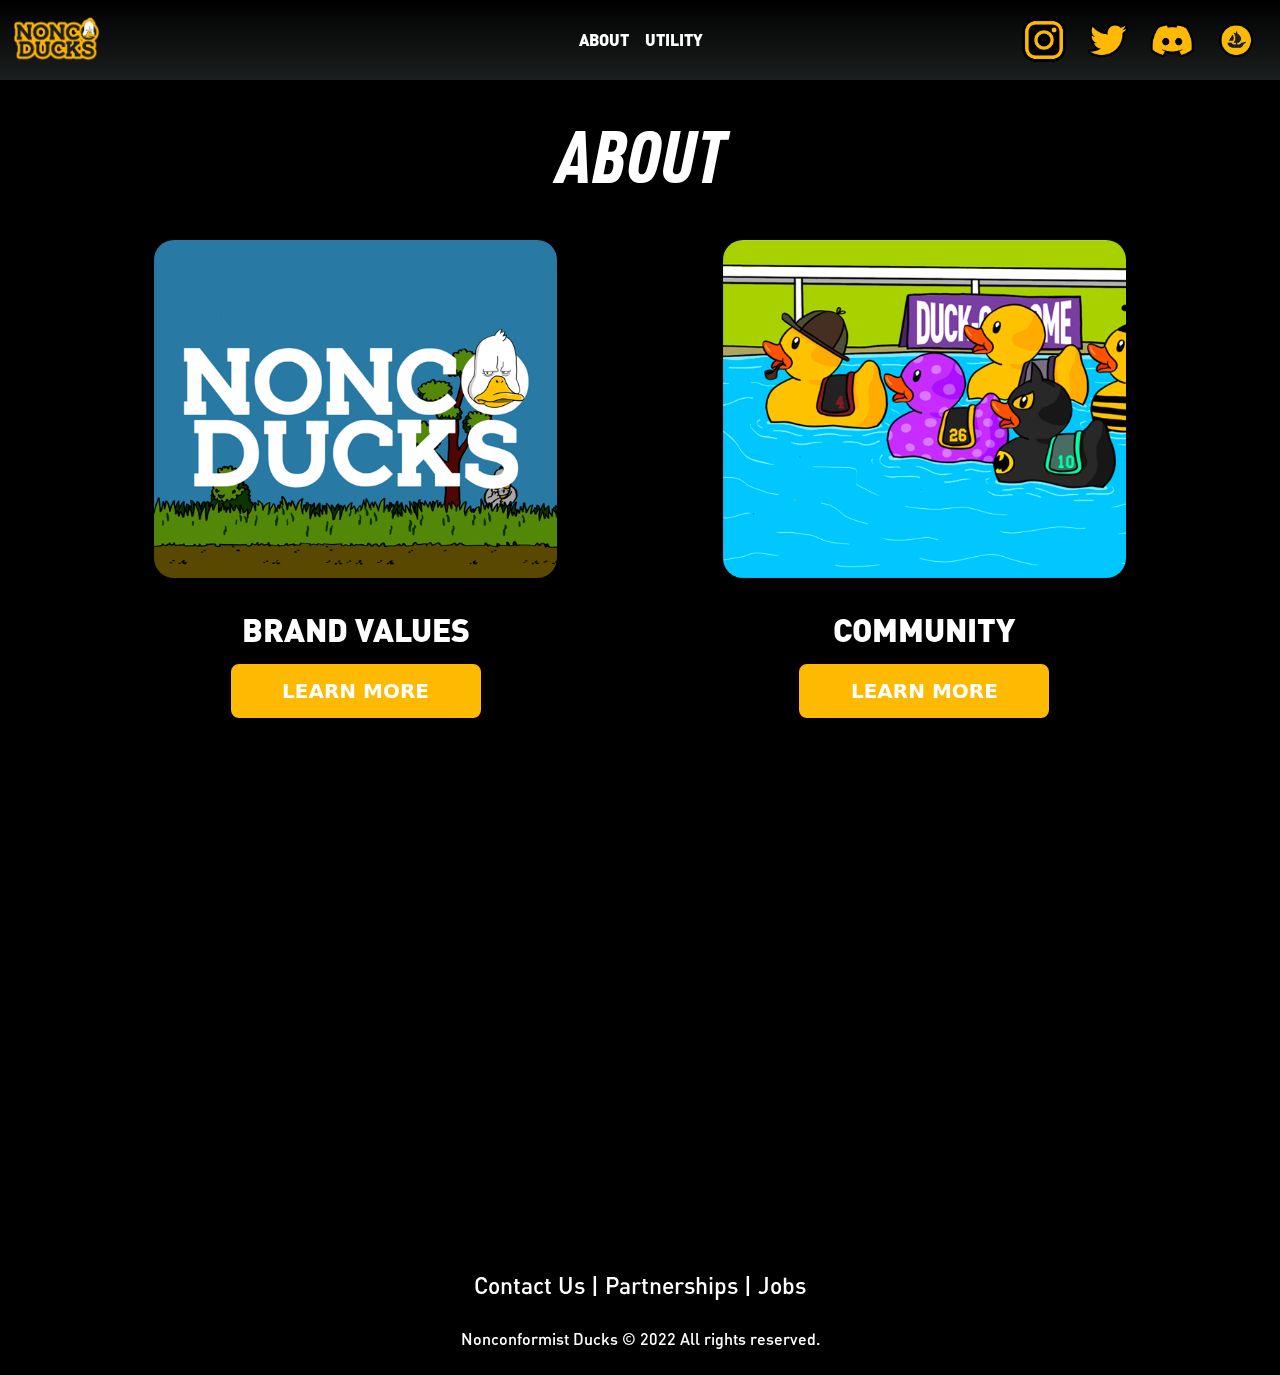
==== commit 2a7ae379: "updates" ====
--- a/about.html
+++ b/about.html
@@ -73,7 +73,7 @@
                   </div>
                </div>
 
-               <div class="row about-row mb-sm-5 mb-lg-5">
+               <div class="row about-row mb-sm-5 mb-lg-5 fadeIn">
                   <div class="col-sm-4 col-m-4 col-lg-4 about-card-container">
                      <a href="/brandValues"><img src="images/About/BrandValues.png" class="about-img"/></a>
                      <h2 style="font-family: 'Din-Pro-Black'">BRAND VALUES</h2>
@@ -93,7 +93,7 @@
                      </a>
                   </div>
                </div>
-               <div  class="row about-row ">
+               <div  class="row about-row js-scroll">
                   <div class="col-sm-4 col-m-4 col-lg-4 about-card-container">
                      <a href="/hallOfFame"><img src="images/About/HallOfFame.png" class="about-img"/> </a>
                      <h2>HALL OF FAME</h2>
--- a/css/styles.css
+++ b/css/styles.css
@@ -23,12 +23,23 @@
 	font-family: 'Din-Pro-Cond-Black-Ital';
 	color: #feba00;
 	font-size: calc(3.375rem + 1.5vw)!important;
+	text-transform: uppercase;
 
 }
 
 .header > h1 {
 	text-align: center;
 	margin-bottom: 2.5rem;
+}
+
+.community > h2 {
+	font-family: "Din-Pro-Black";
+	color: #feba00;
+	font-size: calc(1.0rem + 1.5vw)!important;
+}
+
+.community > p {
+	font-family: "Din-Pro-Medium";
 }
 
 
@@ -76,23 +87,27 @@
 	margin-right: auto;
 	box-shadow: 3px 3px 9px black;
 	min-width: fit-content;
-    margin: auto;
+	margin: auto;
+	font-family: "Din-Pro-Black";
+	font-size: 1.7rem;
 }
 
 .discord-box {
 	background-color: #5c64f4;
 	border: 2px solid #5c64f4;
 	color: #ffffff;
+	text-shadow: 1px 1px 3px black;
 	-webkit-transition: all ease 1s;
 	-moz-transition: all ease 1s;
 	transition: all ease 1s;
 }
 
 .discord-box:hover {
-	color: #333333;
+	color: #5c64f4;
 	background-color: #ffffff;
     transform: translate(0px, -7px);
 	box-shadow: 0 0 10PX #5c64f4;
+	text-shadow: 1px 1px 3px black;
     transition: background-color .2s ease-in-out,color .2s ease-in-out,box-shadow .2s ease-in-out, transform .5s ease-in-out;
 }
 
@@ -104,14 +119,16 @@
 	-webkit-transition: all ease 1s;
 	-moz-transition: all ease 1s;
 	transition: all ease 1s;
+	text-shadow: 1px 1px 3px black;
 }
 
 .twitter-box:hover {
-	color: #333333;
+	color: #1c9cf4;
 	background-color: #ffffff;
     transform: translate(0px, -7px);
 	box-shadow: 0 0 10PX #1c9cf4;
-    transition: background-color .2s ease-in-out,color .2s ease-in-out,box-shadow .2s ease-in-out, transform .5s ease-in-out;
+	transition: background-color .2s ease-in-out,color .2s ease-in-out,box-shadow .2s ease-in-out, transform .5s ease-in-out;
+	text-shadow: 1px 1px 3px black;
 }
 
 
@@ -119,17 +136,19 @@
 	background-color: #fe4815;
 	border: 2px solid #fe4815;
 	color: #ffffff;
+	text-shadow: 1px 1px 3px black;
 	-webkit-transition: all ease 1s;
 	-moz-transition: all ease 1s;
 	transition: all ease 1s;
 }
 
 .owner-box:hover {
-	color: #333333;
+	color: #fe4815;
 	background-color: #ffffff;
     /* transform: translate(0px, -7px); */
 	box-shadow: 0 0 10PX #fe4815;
-    transition: background-color .2s ease-in-out,color .2s ease-in-out,box-shadow .2s ease-in-out, transform .5s ease-in-out;
+	transition: background-color .2s ease-in-out,color .2s ease-in-out,box-shadow .2s ease-in-out, transform .5s ease-in-out;
+	text-shadow: 1px 1px 3px black;
 }
 
 
@@ -145,11 +164,11 @@
 	text-align: left;
 }
 
-.NCD-title-section h1{
-    font-size: calc(3.175rem + 1.5vw);
+.NCD-title-section h1{ 
+    font-size: calc(3.175rem + 1.5vw) !important;
     font-family: 'Din-Pro-Cond-Black-Ital';
     margin-top: 1.5rem;
-    line-height: calc(3.375rem + 1.5vw);
+    line-height: calc(3.375rem + 1.5vw) ;
 } 
 
 .NCD-title-section p {
@@ -421,17 +440,126 @@
 .touchMeNot{
     position:fixed;
    font-size: 5rem;
-    height:100px;
-	width:100px;
+    height:200px;
+	width:200px;
 	z-index: 999999;
 }
 
 .touchMeNot img{
 
-    height:100px;
-	width:100px;
+    height:200px;
+	width:200px;
 	z-index: 999999;
 }
+
+
+
+/* Community Page  */
+
+.community-container {
+	text-align: center;
+	margin: auto;
+
+}
+.community-container p {
+	text-align: center;
+	font-size: 1.2rem;
+}
+.last-p{
+	margin-bottom: 0;
+}
+
+
+
+
+.community img {
+	max-width: 70%;
+	margin-bottom: 25px !important;
+	border-radius: 25px;
+	margin: auto;
+}
+
+
+
+
+
+/* experimental  */
+
+
+/* experimental  */
+
+
+
+.carousel-inner {
+   
+    overflow: visible !important;
+}
+
+
+.carousel p {
+	font-size: 1.2rem;
+}
+
+.carousel-row {
+	padding-top: 2rem;
+}
+
+.carousel-item{
+	opacity: 0;
+	transition: transform 1.6s ease-in-out !important;
+	box-shadow: #feba00 0px 0px 39px;
+}
+
+.active { 
+	opacity: 1;
+	transition: transform 1.6s ease-in-out !important; 
+}
+.carousel-control-next-icon:hover {
+	transform: scale(1.15);
+}
+
+.carousel-control-prev-icon:hover {
+	transform: scale(1.15);
+}
+
+
+.quote-div {
+	background-color: #616161;
+	padding: 2rem;
+	border-radius: 25px;
+	min-height: 40rem;
+
+}
+
+
+
+.carousel-inner {
+	width: 56% !important;
+	margin: auto !important;
+}
+
+
+
+
+.PFPText {
+	margin: auto;
+    font-size: 1.5rem !important;
+    margin-top: 3rem;
+    color: #feba00;
+	text-decoration: underline;
+	float: right;
+	white-space: nowrap;
+}
+
+.offset-1-right{
+	margin-right: 8.3333%;
+}
+
+
+
+
+
+
 
 
 
@@ -479,11 +607,7 @@
 
 
 
-.quote-div {
-	background-color: #616161;
-	padding: 23px;
-	border-radius: 25px;
-}
+
 
 
 
@@ -494,8 +618,8 @@
 }
 
 .all-rights-reserved p {
-	font-size: 18px;
-	padding-bottom: 25px;
+	font-size: 1rem;
+	padding-bottom: 1.5rem;
 }
 
 .coming-soon {
@@ -514,9 +638,6 @@
 
 
 
-.carousel-row {
-	padding-top: 25px;
-}
 
 
 
@@ -607,8 +728,8 @@
 	font-size: 23px;
 	color: #ffffff;
 	margin-bottom: 0;
-	padding-top: 50px;
-	padding-bottom: 50px;
+	padding-top: 1.5rem;
+	padding-bottom: 1.5rem;
 }
 
 
@@ -634,48 +755,17 @@
 	position: relative;
 	top: -112px;
 	margin-left: 17px;
-}
-
-.community img {
+	float: left;
+}
+
+
+
+
+
+
+
+.fame-imgs img {
 	width: 100%;
-	margin-bottom: 25px !important;
-	border-radius: 25px;
-	margin: auto;
-}
-
-.community-container {
-	text-align: center;
-	width: 900px;
-	margin: auto;
-}
-
-.community-container p {
-	text-align: center;
-	font-size: 24px;
-}
-
-.last-p {
-	margin-bottom: 0;
-}
-
-.community h2 {
-	color: #feba00;
-	font-weight: bold;
-}
-
-.duck-races {
-	padding-bottom: 100px;
-	padding-top: 50px;
-}
-
-.first-p {
-	font-size: 28px !important;
-	padding-bottom: 25px;
-	margin-top: -61px;
-}
-
-.fame-imgs img {
-	width: 300px;
 }
 
 .fame-imgs p {
@@ -701,25 +791,14 @@
 .utility-img:hover {
 	transform: scale(1.02);
 	box-shadow: #feba00 0px 0px 39px;
-}
-
-
-
-.BFPFP {
-	width: 100px;
-	position: relative;
-	top: -13px;
-	left: 268px;
-}
-
-.PFPText {
-	color: #feba00;
-	text-decoration: underline;
-	position: relative;
-	top: -75px;
-	left: 130px;
-	font-size: 25px;
-}
+	transition: all 1s ease-in-out;
+}
+
+
+
+
+
+
 
 
 
@@ -744,13 +823,7 @@
 	font-size: 29px;
 }
 
-.carousel-control-next-icon:hover {
-	transform: scale(1.15);
-}
-
-.carousel-control-prev-icon:hover {
-	transform: scale(1.15);
-}
+
 
 .nav-links {
 	position: relative;
@@ -758,33 +831,6 @@
 }
 
 
-.carousel-inner {
-	width: 56% !important;
-	margin: auto !important;
-}
-
-.brand-values-container {
-	height: 100vh !important;
-}
-
-.carousel {
-	height: 46vh;
-	top: -55px;
-}
-
-.carousel p {
-	font-size: 20px;
-}
-
-.quote-pfp-div {
-	position: relative;
-	left: 57%;
-}
-
-.PFPJohn {
-	left: 95px;
-}
-
 
 
 #hall-of-fame {
@@ -803,6 +849,12 @@
 
 .hall-of-fame-img:hover {
 	transform: scale(1.05);
+	transition: all .75s ease-in-out;
+}
+
+.hall-of-fame-img {
+	
+	transition: all .75s ease-in-out;
 }
 
 
@@ -819,29 +871,26 @@
 		font-size: 1rem;
 		top: -20px;
 	}
-	.white-box-header {
-		font-size: 24px;
-	}
+
 	.desktopBr {
 		display: none;
 	}
 	.analytics-buttons {
-		width: 300px;
+		width: 250px;
 		margin: auto;
 	}
-	.white-box {
-		width: 80% !important;
-	}
+	
 	.reverse-column {
 		flex-direction: column-reverse;
 	}
 
 }
-/* Small devices (landscape phones, 544px and up) */
+
+
+/* Small devices (landscape phones, 544px and lower) */
 
 @media (max-width: 543px) {
 
-  
 
 
     .NCD-title-section h1, p {
@@ -852,18 +901,7 @@
 	}
 	/* INDEX PAGE MOBILE - START */
 	/* Reduce size of main logo for mobile  */
-	#title-logo {
-		width: 325px !important;
-	}
-	#mountain {
-		height: 795px !important;
-	}
-	#moon {
-		height: 321px !important;
-	}
-	#bg {
-		height: 575px !important;
-	}
+
 	.nav-logos-container {
 		text-align: center;
 		/* margin-bottom: 20px; */
@@ -907,12 +945,8 @@
 	}
 	/* ABOUT PAGE MOBILE - END */
 	/* COMMUNITY - START  */
-	.community-container {
-		width: 340px !important;
-	}
-	.community-container p {
-		font-size: 17px !important;
-	}
+	
+	
 	.back-btn {
 		top: -30px;
 		position: relative;
@@ -925,7 +959,7 @@
 		left: 28px !important;
 	}
 	footer div p {
-		font-size: 15px;
+		font-size: 1rem;
 	}
 	.nav-links {
 		position: relative;
@@ -939,36 +973,12 @@
 	.lore-imgs p {
 		width: auto !important;
 	}
+
+
 	.reverse {
 		flex-direction: column-reverse !important;
 	}
-	.carousel p {
-		font-size: 11px !important;
-	}
-	.quote-pfp-div {
-		position: relative;
-		left: -42% !important;
-	}
-	.PFPText {
-		color: #feba00;
-		text-decoration: underline;
-		position: relative;
-		top: -75px;
-		left: 181px !important;
-	}
-	.PFPJohn {
-		left: 159px !important;
-	}
-	.utility-img {
-		height: auto;
-		width: 321px !important;
-	}
-	.utility-card-container p {
-		width: 300px !important;
-		margin: auto;
-		padding-bottom: 25px;
-    }
-    
+
 
 
     /* Remove First Section Index  */
@@ -986,11 +996,37 @@
         object-fit: cover;
         max-height: 210px;
         min-height: 210px;
-    }
-
-
-   
-
+	}
+	
+	.quote-pfp-div{
+		text-align: center;
+	}
+
+	.PFPText {
+	margin: none; 
+    font-size: 1.5rem !important;
+     margin-top: 0;
+    color: #feba00;
+    text-decoration: underline;
+     float: none;
+	}
+
+	#mobileBrandValuesSection{
+		display: block !important;
+	}
+
+	#carouselExampleIndicators{
+		display: none;
+	}
+
+	.p-t-0 {
+		padding-top: 0 !important;
+	}
+
+	.valuePContainer{
+		
+		border-bottom: 5rem solid #FEBA00;
+	}
 }
 
 @media (min-width: 544px) {
@@ -1003,6 +1039,28 @@
 
 @media (max-width: 768px) {
 
+
+
+	.quote-pfp-div {
+		text-align: center;
+	}
+
+	.offset-1-right {
+		margin-right: 22.3333%;
+	}
+
+	.quote-div {
+		font-size: 1rem;
+		padding: 1rem;
+		overflow: scroll;
+		max-height: 25rem;
+	}
+
+	.carousel-inner {
+		width: 75% !important;
+		margin: auto !important;
+	}
+
 }
 
 
--- a/css/animations.css
+++ b/css/animations.css
@@ -1,21 +1,146 @@
+
+@keyframes smallToBig{
+	0% {
+		transform: scale(0);
+	}
+
+	
+
+	100% {
+		transform: scale(1);
+	}
+
+}
+
+@-webkit-keyframes moonLoadIn{
+	0% {
+		-webkit-opacity: 0;
+		-webkit-transform: scale(.1);
+		-webkit-top: -230px;
+	}
+
+
+
+	100% {
+		-webkit-opacity: 1;
+		-webkit-transform: scale(1);
+		-webkit-top: -199px ;
+	}
+
+}
+@keyframes moonLoadIn{
+	0% {
+		opacity: 0;
+		transform: scale(.1);
+		height: 60%;
+		width: 100%;
+		top: 70px;
+		left: -1000px;
+	}
+
+
+
+	100% {
+		opacity: 1;
+		transform: scale(1);
+		height: 50%;
+		width: 100%;
+		top: 70px;
+		left: -950px;
+	}
+
+}
+
+@keyframes skyLoadIn{
+	0% {
+		opacity: 0;
+		top: -100px;
+	}
+
+	75%{
+		opacity: .5;
+	
+	}
+
+	100% {
+		opacity: 1;
+		top: 0px;
+	}
+
+}
+
+@keyframes fadeIn{
+	0% {
+		opacity: 0;
+		
+	}
+
+	75%{
+		opacity: .5;
+	
+	}
+
+	100% {
+		opacity: 1;
+		
+	}
+
+}
+
+
+
+
+@keyframes bottomUp {
+	0% {
+		bottom: -100px;
+		opacity: .2;
+	}
+	100% {
+		bottom: 0px;
+		opacity: 1;
+	}
+}
+
+@-webkit-keyframes rightToLeft {
+	0% {
+		-webkit-right: -100px;
+		-webkit-opacity: .05;
+	}
+	100% {
+		-webkit-right: 0px;
+		-webkit-opacity: 1;
+	}
+}
 @keyframes rightToLeft {
 	0% {
-		left: 10%;
+		right: -100px;
 		opacity: .05;
 	}
 	100% {
-		left: 5%;
-		opacity: 1;
+		right: 0px;
+		opacity: 1;
+	}
+}
+
+@-webkit-keyframes leftToRight {
+  
+	0% {
+		-webkit-left: -100px;
+		-webkit-opacity: .05;
+	}
+	100% {
+		-webkit-left: 0px;
+		-webkit-opacity: 1;
 	}
 }
 
 @keyframes leftToRight {
 	0% {
-		left: 0%;
+		left: -100px;
 		opacity: .05;
 	}
 	100% {
-		left: 5%;
+		left: 0px;
 		opacity: 1;
 	}
 }
@@ -221,32 +346,57 @@
 }
 
 /* any element with class .js-scroll is hidden until the class .scrolled is added to it  */
+
+
+.fadeIn{
+
+
+	animation: fadeIn 1s;
+	animation-name: fadeIn;
+	animation-iteration-count: 1;
+	animation-timing-function: linear;
+	animation-fill-mode: forwards;
+}
+
+.scrolled.bottomUp {
+	
+	animation: bottomUp 2s;
+	animation-name: bottomUp;
+	animation-iteration-count: 1;
+	animation-timing-function: linear;
+	animation-fill-mode: both;
+}
+
 
 .js-scroll {
 	opacity: 0;
 	transition: opacity 3s;
+	
 }
 
 .js-scroll.scrolled {
 	opacity: 1;
-}
-
-.scrolled.right-to-left {
+	
+}
+
+.scrolled.rightToLeft {
 	position: relative;
-	animation: rightToLeft 2s;
+	animation: rightToLeft 3s;
 	animation-name: rightToLeft;
 	animation-iteration-count: 1;
 	animation-timing-function: linear;
 	animation-fill-mode: forwards;
-}
-
-.scrolled.left-to-right {
+	transition: all ease .75s;
+}
+
+.scrolled.leftToRight {
 	position: relative;
-	animation: leftToRight 2s;
+	animation: leftToRight 3s;
 	animation-name: leftToRight;
 	animation-iteration-count: 1;
 	animation-timing-function: linear;
 	animation-fill-mode: forwards;
+	transition: all ease .75s;
 }
 
 .images {
@@ -256,6 +406,36 @@
 }
 
 
+.moonLoadIn{
+	animation: moonLoadIn;
+	animation-name: moonLoadIn;
+	animation-duration: 4s;
+	animation-timing-function: ease-in;
+	animation-iteration-count: 1;
+	animation-delay: 0s;
+}
+
+
+
+.skyLoadIn{
+	animation: skyLoadIn;
+	animation-name: skyLoadIn;
+	animation-duration: 3s;
+	animation-timing-function: ease-in;
+	animation-iteration-count: 1;
+	animation-delay: 0s;
+}
+
+.smallToBig {
+	animation: smallToBig;
+	animation-name: smallToBig;
+	animation-duration: 3s;
+	animation-timing-function: ease-in;
+	animation-iteration-count: 1;
+	animation-fill-mode: both;
+	animation-delay: .5s;
+}
+
 
 .firstRightToLeftImage {
 	animation-name: moveSlideshowRightToLeft;
@@ -345,4 +525,73 @@
 	animation-delay: -8s;
 	/* trick browser into using GPU for performance; using 3d animation even though we're just translating 2D*/
 	transform: translate3d(0, 0, 0)
+}
+
+
+@media (max-width: 543px) {
+
+
+
+	.js-scroll {
+		opacity: 0;
+		transition: opacity 1s;
+	}
+
+
+	.scrolled.rightToLeft {
+		position: relative;
+		animation: rightToLeft 2s;
+		animation-name: rightToLeft;
+		animation-iteration-count: 1;
+		animation-timing-function: linear;
+		animation-fill-mode: forwards;
+	}
+	
+	.scrolled.leftToRight {
+		position: relative;
+		animation: leftToRight 2s;
+		animation-name: leftToRight;
+		animation-iteration-count: 1;
+		animation-timing-function: linear;
+		animation-fill-mode: forwards;
+	}
+
+
+	@-webkit-keyframes moonLoadIn{
+	0% {
+		-webkit-opacity: 0;
+		-webkit-transform: scale(.1);
+		-webkit-top: -230px;
+	}
+
+
+
+	100% {
+		-webkit-opacity: 1;
+		-webkit-transform: scale(1);
+		-webkit-top: -199px ;
+	}
+
+}
+
+@keyframes moonLoadIn{
+	0% {
+		opacity: 0;
+		transform: scale(.1);
+		top: -230px;
+	}
+
+
+
+	100% {
+		opacity: 1;
+		transform: scale(1);
+		top: -199px ;
+	}
+
+}
+
+
+
+
 }--- a/css/paralax.css
+++ b/css/paralax.css
@@ -6,6 +6,7 @@
 body {
 	background: #0a2a43;
 	/* min-height: 1500px; */
+	scroll-behavior: smooth;
 }
 
 section {
@@ -16,48 +17,63 @@
 	justify-content: center;
 	align-items: center;
 	text-align: center;
+	background-image: linear-gradient( #2a9eb6, #1e283a );
+    
 }
 
 section img {
 	position: absolute;
 	top: 0;
 	left: 0;
+	height: 100%;
 	width: 100%;
-	height: 100%;
 	object-fit: cover;
 	pointer-events: none;
 }
 
+#bg {
+	object-fit: cover;
+    height: 120%;
+}
+
+#title-logo {
+	position: relative;
+	object-fit: contain;
+
+}
+
 #text {
-	position: relative;
-	color: #feba00;
-	font-size: 20em;
-	z-index: 1;
-	top: 50px;
-	text-shadow: 9px 12px black;
-	font-weight: 700;
-}
-
-#text2 {
-	position: relative;
-	color: #fff;
-	font-size: 1.5em;
-	z-index: 1;
-	top: 50px;
-	text-shadow: 4px 4px black;
-}
-
-#road {
+	max-width: 700px;
+	margin: auto;
+	top: 110px;
+	position: relative;
+}
+
+
+#pond {
 	z-index: 2;
+	object-fit: contain;
+	opacity: 0;
+
 }
 
 #mountain {
-	top: 85px;
+	opacity: 0;
+	object-fit: contain;
+	
 }
 
 #moon {
-	/* top: 30px; */
-	/* transform: scale(1.45); */
+	object-fit: contain;
+	/* left: -199px;
+	top: -199px ; */
+	transform: scale(1);
+	scroll-behavior: smooth;
+	transition: transform .3s ease-out;
+	height: 50%;
+	width: 100%;
+    top: 70px;
+    left: -950px;
 }
 
 .parallax {
@@ -198,4 +214,86 @@
 	background-attachment: fixed;
 	background-repeat: no-repeat;
 	background-size: cover;
+}
+
+section {
+	
+	background-image: linear-gradient( #002145 -50%, #2a9eb6 );
+	height: 150vh;
+
+}
+
+.duck-img {
+	position: relative;
+}
+
+@media (max-width: 543px) { 
+
+
+	.duck-img-invertY{
+		transform: rotateY(180deg);
+	}
+
+	#title-logo {
+		object-fit: contain !important;
+		position: relative;
+		transform: scale(1) !important;
+		scroll-behavior: smooth;
+	
+	}
+	
+
+
+
+	#text {
+		max-width: 330px;
+		margin: auto;
+		position: relative;
+		top: 110px;
+		scroll-behavior: smooth;
+		transition: transform .3s ease-out;
+	}
+
+	#bg {
+		height: 100%;
+	}
+
+
+	#pond {
+		z-index: 2;
+		object-fit: contain;
+		top: 300px;
+		scroll-behavior: smooth;
+		transition: transform .3s ease-out;
+		opacity: 1;
+	}
+
+	#mountain {
+		top: 405px;
+		object-fit: contain;
+		scroll-behavior: smooth;
+		transition: transform .3s ease-out;
+		opacity: 1;
+	}
+
+	#moon {
+
+		object-fit: contain;
+		left: -199px;
+		top: -199px ;
+		transform: scale(1);
+		scroll-behavior: smooth;
+		transition: transform .3s ease-out;
+		height: 100%;
+		
+	}
+
+
+	section {
+		height: 600px;
+		background-image: linear-gradient(   #2a9eb6,  #1e283a );
+		margin-top: 70px;
+	}
+
+
 }--- a/css/nav.css
+++ b/css/nav.css
@@ -10,6 +10,7 @@
 
 .nav-logos {
 	height: 3rem;
+	transition: all .75s ease-in-out;
 }
 
 .navbar {
@@ -24,12 +25,16 @@
 .navbar-dark .navbar-nav .nav-link:hover {
 	color: #feba00 !important;
 	border-bottom: 2px #feba00 !important;
-	transform: scale(1.05);
+	transform: translateY(-4px);
+	transition: all 1s ease-in-out;
+	text-shadow: 0px 0px 31px #feba00;
+
 }
 
 .nav-link {
 	font-size: 22px;
 	color: #ffffff !important;
+	transition: all .7s ease-in-out !important;
 }
 
 .about-dropdown {
@@ -39,7 +44,7 @@
 .nav-link {
 	display: block;
 	padding: 0.5rem 1rem;
-	transition: color .45s ease-in-out, background-color .15s ease-in-out, border-color .15s ease-in-out !important;
+	transition: all 1s ease-in-out;
 }
 
 .dropdown-menu[data-bs-popper] {
@@ -84,5 +89,17 @@
 .nav-logos:hover {
 	/* transform: rotate(10deg); */
 	transform: scale(1.2);
+	transition: background-color .2s ease-in-out,color .2s ease-in-out,box-shadow .2s ease-in-out, transform .5s ease-in-out;
 }
 
+@media (max-width: 543px) {
+
+	.navbar {
+		backdrop-filter: blur(15px) saturate(0.9) !important;
+		background-color: transparent !important;
+		background-image: linear-gradient(to top, #1d2020 17REM, rgba(255, 255, 255, 0.0));
+	}
+
+}
+
+
